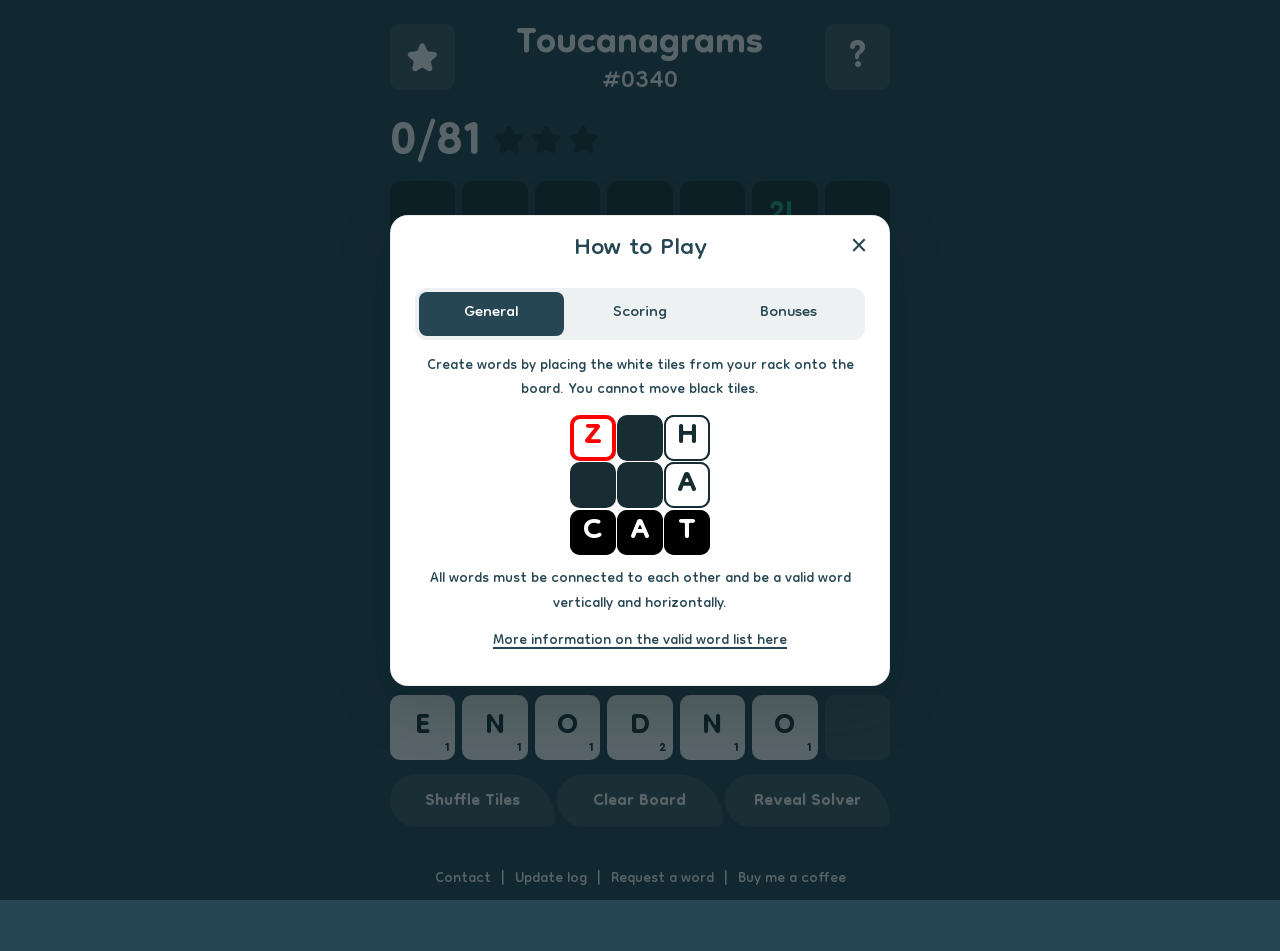
==== index.html @ eb6d0c33 "Rename browser tab to Toucanagrams" ====
<!DOCTYPE html>
<html lang="en">
<head>
    <meta charset="UTF-8">
    <meta name="viewport" content="width=device-width, initial-scale=1.0">

    <title>Toucanagrams</title>
    <link rel="icon" type="image/svg+xml" href="favicon.svg">

    <link rel="preconnect" href="https://fonts.googleapis.com">
    <link rel="preconnect" href="https://fonts.gstatic.com" crossorigin>
    <link href="https://fonts.googleapis.com/css2?family=Dongle:wght@300;400;700&display=swap" rel="stylesheet">
    <link rel="stylesheet" href="style.css">
</head>

<body>

<div id="gameLoadingScreen" class="game-loading-screen" role="status" aria-label="Loading Toucanagrams puzzle">
    <img class="game-loading-logo" src="toucan-loading.svg" alt="" width="132" height="132" fetchpriority="high">
    <span class="game-loading-accessible-text">Loading puzzle…</span>
</div>

<!-- Rules help button -->


<dialog id="rulesDialog" class="rules-dialog" aria-labelledby="rulesTitle">
    <div class="rules-dialog-header">
        <h2 id="rulesTitle">How to Play</h2>
        <button id="closeRulesButton" class="rules-close-button" type="button" aria-label="Close rules">×</button>
    </div>

    <div class="rules-content">
        <div class="rules-tabs" role="tablist" aria-label="How to Play sections">
            <button class="rules-tab is-active" id="rulesTabGeneral" type="button" role="tab" aria-selected="true" aria-controls="rulesPanelGeneral" data-rules-tab="general">General</button>
            <button class="rules-tab" id="rulesTabScoring" type="button" role="tab" aria-selected="false" aria-controls="rulesPanelScoring" data-rules-tab="scoring" tabindex="-1">Scoring</button>
            <button class="rules-tab" id="rulesTabBonuses" type="button" role="tab" aria-selected="false" aria-controls="rulesPanelBonuses" data-rules-tab="bonuses" tabindex="-1">Bonuses</button>
        </div>

        <section class="rules-tab-panel is-active" id="rulesPanelGeneral" role="tabpanel" aria-labelledby="rulesTabGeneral" data-rules-panel="general">
            <p class="how-to-play-intro">Create words by placing the white tiles from your rack onto the board. You cannot move black tiles.</p>
            <div class="how-to-play-example" role="img" aria-label="A 3 by 3 game board. A white Z tile with red text and a red outline is in the top-left cell. A white H tile is in the top-right cell and a white A tile is directly below it. Black tiles C, A and T fill the bottom row.">
                <div class="how-to-play-example-cell">
                    <div class="board-tile player-invalid"><span class="tile-letter">Z</span><span class="tile-value">10</span></div>
                </div>
                <div class="how-to-play-example-cell"></div>
                <div class="how-to-play-example-cell">
                    <div class="rack-tile how-to-play-example-white-tile"><span class="tile-letter">H</span><span class="tile-value">4</span></div>
                </div>
                <div class="how-to-play-example-cell"></div>
                <div class="how-to-play-example-cell"></div>
                <div class="how-to-play-example-cell">
                    <div class="rack-tile how-to-play-example-white-tile"><span class="tile-letter">A</span><span class="tile-value">1</span></div>
                </div>
                <div class="how-to-play-example-cell">
                    <div class="board-tile original-tile"><span class="tile-letter">C</span><span class="tile-value">3</span></div>
                </div>
                <div class="how-to-play-example-cell">
                    <div class="board-tile original-tile"><span class="tile-letter">A</span><span class="tile-value">1</span></div>
                </div>
                <div class="how-to-play-example-cell">
                    <div class="board-tile original-tile"><span class="tile-letter">T</span><span class="tile-value">1</span></div>
                </div>
            </div>
            <p class="how-to-play-word-rules">All words must be connected to each other and be a valid word vertically and horizontally.</p>
            <p class="how-to-play-dictionary-note"><button id="openWordListButton" class="word-list-link" type="button">More information on the valid word list here</button></p>
        </section>

        <section class="rules-tab-panel" id="rulesPanelScoring" role="tabpanel" aria-labelledby="rulesTabScoring" data-rules-panel="scoring" hidden>
            <p class="how-to-play-word-rules">Words are scored using the tile value in the bottom right corner of each tile.</p>
            <div class="rack-tile how-to-play-scoring-tile" role="img" aria-label="Q tile worth 10 points"><span class="tile-letter">Q</span><span class="tile-value">10</span></div>
            <p class="how-to-play-word-rules">Every day the word-brained solver bot will complete the puzzle to give you a target score.</p>
            <div class="how-to-play-score-example" role="img" aria-label="Example score showing 98 out of 105 points and three stars, with two stars earned and one unearned.">
                <span class="how-to-play-score-number">98/105</span>
                <span class="achievement-stars" aria-hidden="true">
                    <span class="achievement-star earned"><svg viewBox="0 0 100 100" aria-hidden="true" focusable="false"><path d="M57.23,14.5l5.87,13.97c1.13,2.69,3.67,4.54,6.58,4.78l15.1,1.26c6.93.58,9.73,9.21,4.47,13.75l-11.48,9.9c-2.21,1.91-3.18,4.89-2.51,7.73l3.47,14.75c1.59,6.77-5.76,12.1-11.7,8.5l-12.96-7.86c-2.5-1.52-5.63-1.52-8.13,0l-12.96,7.86c-5.94,3.6-13.29-1.73-11.7-8.5l3.47-14.75c.67-2.84-.3-5.83-2.51-7.73l-11.48-9.9c-5.26-4.54-2.46-13.17,4.47-13.75l15.1-1.26c2.91-.24,5.45-2.08,6.58-4.78l5.87-13.97c2.69-6.41,11.77-6.41,14.46,0Z"/></svg></span>
                    <span class="achievement-star earned"><svg viewBox="0 0 100 100" aria-hidden="true" focusable="false"><path d="M57.23,14.5l5.87,13.97c1.13,2.69,3.67,4.54,6.58,4.78l15.1,1.26c6.93.58,9.73,9.21,4.47,13.75l-11.48,9.9c-2.21,1.91-3.18,4.89-2.51,7.73l3.47,14.75c1.59,6.77-5.76,12.1-11.7,8.5l-12.96-7.86c-2.5-1.52-5.63-1.52-8.13,0l-12.96,7.86c-5.94,3.6-13.29-1.73-11.7-8.5l3.47-14.75c.67-2.84-.3-5.83-2.51-7.73l-11.48-9.9c-5.26-4.54-2.46-13.17,4.47-13.75l15.1-1.26c2.91-.24,5.45-2.08,6.58-4.78l5.87-13.97c2.69-6.41,11.77-6.41,14.46,0Z"/></svg></span>
                    <span class="achievement-star"><svg viewBox="0 0 100 100" aria-hidden="true" focusable="false"><defs><filter id="howToPlayUnearnedStarInsetBevel" x="-10%" y="-10%" width="120%" height="120%" color-interpolation-filters="sRGB"><feGaussianBlur in="SourceAlpha" stdDeviation="3" result="blur"/><feOffset in="blur" dx="3" dy="3" result="offsetBlur"/><feComposite in="offsetBlur" in2="SourceAlpha" operator="in" result="darkInside"/><feFlood flood-color="#000000" flood-opacity="0.38" result="darkColor"/><feComposite in="darkColor" in2="darkInside" operator="in" result="darkShadow"/><feOffset in="blur" dx="-2" dy="-2" result="lightOffset"/><feComposite in="lightOffset" in2="SourceAlpha" operator="in" result="lightInside"/><feFlood flood-color="#ffffff" flood-opacity="0.22" result="lightColor"/><feComposite in="lightColor" in2="lightInside" operator="in" result="lightShadow"/><feMerge><feMergeNode in="darkShadow"/><feMergeNode in="lightShadow"/><feMergeNode in="SourceGraphic"/></feMerge></filter></defs><path d="M57.23,14.5l5.87,13.97c1.13,2.69,3.67,4.54,6.58,4.78l15.1,1.26c6.93.58,9.73,9.21,4.47,13.75l-11.48,9.9c-2.21,1.91-3.18,4.89-2.51,7.73l3.47,14.75c1.59,6.77-5.76,12.1-11.7,8.5l-12.96-7.86c-2.5-1.52-5.63-1.52-8.13,0l-12.96,7.86c-5.94,3.6-13.29-1.73-11.7-8.5l3.47-14.75c.67-2.84-.3-5.83-2.51-7.73l-11.48-9.9c-5.26-4.54-2.46-13.17,4.47-13.75l15.1-1.26c2.91-.24,5.45-2.08,6.58-4.78l5.87-13.97c2.69-6.41,11.77-6.41,14.46,0Z" fill="#172c33" filter="url(#howToPlayUnearnedStarInsetBevel)"/></svg></span>
                </span>
            </div>
            <p class="how-to-play-score-note">The solver score isn't perfect. It can be beaten.</p>
        </section>

        <section class="rules-tab-panel" id="rulesPanelBonuses" role="tabpanel" aria-labelledby="rulesTabBonuses" data-rules-panel="bonuses" hidden>
            <p class="how-to-play-bonuses-copy">Letters placed on bonus tiles increase the score of either the individual tile value (2L, 3L) or the whole word (2W, 3W).</p>
            <p class="how-to-play-bonuses-copy how-to-play-bonuses-after">A bonus tile can be used on multiple words.</p>
            <div class="how-to-play-bonus-tiles" role="img" aria-label="Four bonus tiles: double letter, triple letter, double word and triple word.">
                <div class="how-to-play-bonus-tile how-to-play-double-letter"><span class="tile-letter">2L</span></div>
                <div class="how-to-play-bonus-tile how-to-play-triple-letter"><span class="tile-letter">3L</span></div>
                <div class="how-to-play-bonus-tile how-to-play-double-word"><span class="tile-letter">2W</span></div>
                <div class="how-to-play-bonus-tile how-to-play-triple-word"><span class="tile-letter">3W</span></div>
            </div>
            <p class="how-to-play-bonuses-copy how-to-play-bonus-all-tiles-copy">Using all your tiles awards you +50.<br>Using all your tiles on a single word awards you +100.</p>
            <div class="how-to-play-bonus-pills" aria-label="Tile-use bonuses">
                <div class="how-to-play-bonus-pill"><span class="how-to-play-bonus-pill-label">ALL TILE BONUS</span><span class="how-to-play-bonus-pill-score">+50</span></div>
                <div class="how-to-play-bonus-pill"><span class="how-to-play-bonus-pill-label">BINGO!</span><span class="how-to-play-bonus-pill-score">+100</span></div>
            </div>
        </section>

    </div>
</dialog>

<dialog id="wordListDialog" class="rules-dialog word-list-dialog" aria-labelledby="wordListTitle">
    <div class="rules-dialog-header">
        <h2 id="wordListTitle">Word List</h2>
        <button id="closeWordListButton" class="rules-close-button" type="button" aria-label="Close word list information">×</button>
    </div>
    <div class="rules-content word-list-content">
        <p>The word list is made up of a combination of the ENABLE 2K Word List, the most common words for reading levels A0–C2 as listed on Lingvoberry, and a few &quot;gotcha&quot; words (QADI, ZA, QAT, etc.).</p>
        <p>If you want to suggest an addition to the word list you can fill out the request form <a href="https://forms.gle/GMUZ6BunqFaZtzSq7" target="_blank" rel="noopener noreferrer">here</a>.</p>
        <p class="word-list-attribution">ENABLE 2K Word List compiled by BartMassey and created by Alan Beale and Mendel Cooper <a href="https://github.com/BartMassey/wordlists/blob/main/README-enable2k.txt" target="_blank" rel="noopener noreferrer">https://github.com/BartMassey/wordlists/blob/main/README-enable2k.txt</a></p>
        <p class="word-list-attribution">English A0-C2 word lists by Lingvoberry (<a href="https://lingvoberry.com/wordlist/en/a0" target="_blank" rel="noopener noreferrer">https://lingvoberry.com/wordlist/en/a0</a>) — CC BY-SA 4.0, <a href="https://creativecommons.org/licenses/by-sa/4.0" target="_blank" rel="noopener noreferrer">creativecommons.org/licenses/by-sa/4.0</a></p>
    </div>
</dialog>

<dialog id="shareResultsDialog" class="share-results-dialog" aria-labelledby="shareResultsTitle">
    <div class="share-results-header">
        <button id="closeShareResultsButton" class="rules-close-button" type="button" aria-label="Close results">×</button>
        <h2 id="shareResultsTitle">Nice!</h2>
    </div>
    <div class="share-results-achievements">
        <p id="shareResultsSummary" class="share-results-score">0/—</p>
        <p id="shareResultsStars" class="share-results-stars" aria-label="0 stars earned"></p>
        <p id="shareResultsCrown" class="share-results-crown" hidden aria-label="Crown awarded"><img src="crown.svg" alt="" aria-hidden="true"></p>
    </div>
    <div class="share-results-content">
        <p id="shareResultsSubtitle" class="share-results-subtitle">Sharing copy goes in this spots when I write it</p>
        <button id="copyShareResultsButton" class="copy-share-results-button" type="button">Share</button>
        <button id="continuePlayingButton" class="continue-playing-button" type="button">Continue Playing</button>
        <p id="shareResultsStatus" class="share-results-status" role="status" aria-live="polite"></p>
    </div>
</dialog>

<!-- =========================================
     PUZZLE GENERATOR PANEL
========================================= 

<aside id="generatorPanel">

    <h2>Puzzle Generator</h2>

    <p class="panel-description">
        Change these values and generate a new puzzle to test different configurations.
    </p>

    <div class="setting">

        <label for="gridSizeInput">
            Grid Size
        </label>

        <input
            id="gridSizeInput"
            type="number"
            min="5"
            max="12"
            value="7"
        >

        <span class="setting-help">
            5–12
        </span>

    </div>


    <div class="setting">

        <label for="wordCountInput">
            Number of Words
        </label>

        <input
            id="wordCountInput"
            type="number"
            min="1"
            max="8"
            value="4"
        >

        <span class="setting-help">
            Total puzzle words
        </span>

    </div>


    <div class="setting">

        <label for="initialWordLengthInput">
            Initial Word Length
        </label>

        <input
            id="initialWordLengthInput"
            type="number"
            min="3"
            max="8"
            value="6"
        >

        <span class="setting-help">
            Exact length
        </span>

    </div>


    <div
        id="generatorMessage"
        class="generator-message"
    ></div>


    <button
        id="generateButton"
        type="button"
    >
        New Puzzle
    </button>

</aside>
-->

<!-- =========================================
     MAIN GAME
========================================= -->

<div class="container">

    <div class="controls">
        <!-- New Puzzle button is now in the side panel -->
    </div>


    <div class="board-utility-row">
        <button
            id="shareResultsButton"
            class="share-results-icon-button"
            type="button"
            aria-label="Share puzzle results"
            aria-haspopup="dialog"
            aria-controls="shareResultsDialog"
        >
            <svg viewBox="0 0 100 100" aria-hidden="true" focusable="false">
                <path d="M57.23,14.5l5.87,13.97c1.13,2.69,3.67,4.54,6.58,4.78l15.1,1.26c6.93.58,9.73,9.21,4.47,13.75l-11.48,9.9c-2.21,1.91-3.18,4.89-2.51,7.73l3.47,14.75c1.59,6.77-5.76,12.1-11.7,8.5l-12.96-7.86c-2.5-1.52-5.63-1.52-8.13,0l-12.96,7.86c-5.94,3.6-13.29-1.73-11.7-8.5l3.47-14.75c.67-2.84-.3-5.83-2.51-7.73l-11.48-9.9c-5.26-4.54-2.46-13.17,4.47-13.75l15.1-1.26c2.91-.24,5.45-2.08,6.58-4.78l5.87-13.97c2.69-6.41,11.77-6.41,14.46,0Z" fill="#ffffff"></path>
            </svg>
        </button>

        <div class="game-branding" aria-label="Toucanagrams Daily Puzzle">
            <div class="game-brand-title">Toucanagrams</div>
            <div id="dailyPuzzleNumber" class="daily-puzzle-number">Daily Puzzle #0000</div>
        </div>

        <button
            id="rulesHelpButton"
            class="rules-help-button"
            type="button"
            aria-label="Open game rules"
            aria-haspopup="dialog"
            aria-controls="rulesDialog"
        >
            <span class="rules-help-glyph">?</span>
        </button>
    </div>

    <div class="board-top-row">
        <div class="score-stack">
            <div id="scoreBox" class="score-box">
                <span id="scoreValue">0</span>
            </div>
        </div>
    </div>


    <div id="board"></div>


    <div
        id="tileMessage"
        class="tile-message"
    ></div>


    <div id="tileRack"></div>

    <section id="bestScoreBox" class="best-score-box" aria-live="polite" hidden>
        <div class="best-score-title">Full-Rack Solution</div>
        <div id="bestScoreWord" class="best-score-word">Finding best move…</div>
        <div id="bestScoreValue" class="best-score-value">—</div>
        <div id="bestScoreMessage" class="best-score-message"></div>
        <button id="revealAnswerButton" type="button" disabled>Reveal Full Answer</button>
    </section>

    <div id="rackActions" class="rack-actions">
        <button id="shuffleRackButton" type="button">Shuffle Tiles</button>
        <button id="clearBoardButton" type="button">Clear Board</button>
        <button id="revealPuzzleButton" type="button" class="reveal-answer-button">
            Reveal Solver
        </button>
        <div id="playedWordsSummary" class="played-words-summary">
            <div id="wordList"></div>
            <span id="scoreBonus" class="score-bonus"></span>
        </div>
    </div>

</div>



<footer class="site-footer">
    <nav class="site-footer-links" aria-label="Site links">
        <a href="https://linktr.ee/toucanagrams" target="_blank" rel="noopener noreferrer">Contact</a>
        <span aria-hidden="true">|</span>
        <a href="update-log.html">Update log</a>
        <span aria-hidden="true">|</span>
        <a href="https://forms.gle/DR95wANCNnpHqrRA9" target="_blank" rel="noopener noreferrer">Request a word</a>
        <span aria-hidden="true">|</span>
        <a href="https://ko-fi.com/redfiveza" target="_blank" rel="noopener noreferrer">Buy me a coffee</a>
    </nav>
</footer>

<script>
    // Pre-generation mode is enabled only by the local/CI generator.
    // Normal players simply load the ready-made daily puzzle.
    if (typeof window.__SCRABBLE_PREGENERATE__ === "undefined") {
        window.__SCRABBLE_PREGENERATE__ = false;
    }
</script>
<script src="script.js"></script>

</body>
</html>
---- style.css ----
/* Toucanagrams — clean, flat stylesheet
   The game logic remains in script.js. This file controls presentation only. */

:root {
    --page: #264653;
    --cell: #172c33;
    --rack-slot: #3c5965;
    --white: #ffffff;
    --ink: #172c33;
    --gap: 7px;
    --board-size: 500px;
    --round: 10px;
    --font: 'Dongle', sans-serif;
}

*,
*::before,
*::after {
    box-sizing: border-box;
}

html {
    min-height: 100%;
    background: var(--page);
}

body {
    min-height: 100vh;
    margin: 0;
    padding: 18px 16px 28px;
    background: var(--page);
    color: var(--white);
    font-family: var(--font);
    font-size: 24px;
    line-height: 1;
}

button,
input {
    font: inherit;
}

button {
    -webkit-tap-highlight-color: transparent;
}

button:focus-visible {
    outline: 2px solid #ffffff;
    outline-offset: 3px;
}

[hidden] {
    display: none !important;
}

.container {
    display: flex;
    flex-direction: column;
    align-items: center;
    width: 100%;
    max-width: var(--board-size);
    margin: 0 auto;
}

.controls {
    display: none;
}

/* Header: Share star | title and puzzle number | How-to-play question mark */
.board-utility-row {
    display: grid;
    grid-template-columns: repeat(7, minmax(0, 1fr));
    align-items: center;
    gap: var(--gap);
    width: 100%;
    margin: 0 auto 12px;
}

#shareResultsButton,
#rulesHelpButton {
    position: static;
    display: flex;
    align-items: center;
    justify-content: center;
    justify-self: stretch;
    align-self: center;
    width: 100%;
    min-width: 0;
    max-width: none;
    height: auto;
    min-height: 0;
    max-height: none;
    aspect-ratio: 1 / 1;
    padding: 0;
    border: 0;
    border-radius: var(--round);
    background: var(--rack-slot);
    color: var(--white);
    box-shadow: none;
    filter: none;
    cursor: pointer;
    transition: opacity 120ms ease;
}

#shareResultsButton {
    grid-column: 1;
}

#rulesHelpButton {
    grid-column: 7;
    font-family: var(--font);
    font-size: clamp(42px, 8.5vw, 58px);
    font-weight: 700;
    line-height: 0;
    padding: 0;
    display: flex;
    align-items: center;
    justify-content: center;
}

.rules-help-glyph {
    display: block;
    line-height: .85;
    transform: translateY(3px);
}

#shareResultsButton svg {
    display: block;
    width: 53%;
    height: 53%;
}

#shareResultsButton.has-share-achievement svg {
    width: calc(53% + 4.24px);
    height: calc(53% + 4.24px);
}

#shareResultsButton.has-share-achievement svg path {
    fill: #fbb03b;
}

#shareResultsButton.has-share-achievement {
    border: 4px solid #fbb03b;
    animation: share-achievement-pulse 2.4s ease-in-out infinite;
}

@keyframes share-achievement-pulse {
    0%, 100% { transform: scale(1); }
    50% { transform: scale(1.045); }
}

@media (prefers-reduced-motion: reduce) {
    #shareResultsButton.has-share-achievement {
        animation: none;
    }
}

#shareResultsButton:hover,
#rulesHelpButton:hover {
    opacity: .85;
    transform: none;
}

.game-branding {
    grid-column: 2 / 7;
    transform: translateY(5px);
    min-width: 0;
    text-align: center;
    color: var(--white);
}

.game-brand-title {
    margin: 0;
    font-size: clamp(42px, 8.5vw, 58px);
    font-weight: 700;
    line-height: .78;
    white-space: nowrap;
}

.daily-puzzle-number {
    margin-top: -4px;
    font-size: clamp(31.9px, 6.96vw, 40.6px);
    font-weight: 400;
    line-height: .9;
    white-space: nowrap;
}

/* Score and the three achievement stars */
.board-top-row {
    order: 2;
    width: 100%;
    margin: 0 auto 12px;
}

.score-stack,
.score-box {
    display: flex;
    align-items: center;
    justify-content: center;
    width: 100%;
    margin: 0;
    padding: 0;
    background: transparent;
}

.score-box {
    gap: 10px;
    flex-wrap: wrap;
}

#scoreValue {
    color: var(--white);
    font-size: clamp(35px, 7.2vw, 46px);
    font-weight: 700;
    line-height: .9;
    white-space: nowrap;
}

.achievement-stars {
    display: inline-flex;
    align-items: center;
    justify-content: center;
    gap: 5px;
    min-height: 28px;
    margin: 0;
    font-size: 32px;
    line-height: 1;
}

.achievement-star {
    display: inline-flex;
    width: .85em;
    height: .85em;
    align-items: center;
    justify-content: center;
    color: #172c33;
    opacity: 1;
}

.achievement-star svg {
    display: block;
    width: 100%;
    height: 100%;
    overflow: visible;
}

.achievement-star svg path {
    fill: currentColor;
}

.achievement-star.earned {
    color: #fbb03b;
    text-shadow: none;
}

.achievement-crown {
    display: inline-flex;
    align-items: center;
    justify-content: center;
    width: .85em;
    height: .85em;
    margin-left: 5px;
    vertical-align: baseline;
}

.achievement-crown img {
    display: block;
    width: 100%;
    height: 100%;
    object-fit: contain;
}

/* Main 7 × 7 board. Grid sizing can still be set by the generator. */
#board {
    order: 3;
    display: grid;
    grid-template-columns: repeat(7, minmax(0, 1fr));
    grid-template-rows: repeat(7, minmax(0, 1fr));
    gap: var(--gap);
    width: 100%;
    aspect-ratio: 1 / 1;
    margin: 0 auto;
    padding: 0;
    border: 0;
    border-radius: 0;
    background: transparent;
    box-shadow: none;
}

.cell {
    position: relative;
    display: flex;
    align-items: center;
    justify-content: center;
    min-width: 0;
    min-height: 0;
    overflow: hidden;
    border: 0 !important;
    border-radius: var(--round);
    outline: 0 !important;
    background: var(--cell);
    color: var(--white);
    cursor: pointer;
    user-select: none;
    box-shadow: none !important;
    filter: none !important;
    transition: background-color 100ms ease;
}

.cell::before,
.cell::after,
.cell *::before,
.cell *::after {
    content: none !important;
    display: none !important;
    box-shadow: none !important;
    filter: none !important;
}

.cell:hover {
    filter: none;
}

.cell.double-letter {
    background: var(--cell);
    color: #1aaa87;
}

.cell.triple-letter {
    background: var(--cell);
    color: #03916f;
}

.cell.double-word {
    background: var(--cell);
    color: #e0196a;
}

.cell.triple-word {
    background: var(--cell);
    color: #ff4085;
}

.bonus-badge {
    position: absolute;
    z-index: 2;
    top: 50% !important;
    left: 50% !important;
    right: auto !important;
    bottom: auto !important;
    display: block;
    transform: translate(-50%, -50%) !important;
    padding: 0 !important;
    border: 0 !important;
    border-radius: 0 !important;
    background: transparent !important;
    color: inherit;
    font-size: clamp(31px, 6.6vw, 47px);
    font-weight: 700;
    line-height: 1;
    text-box-trim: trim-both;
    text-box-edge: cap alphabetic;
    letter-spacing: 0;
    pointer-events: none;
}

.cell.has-letter .bonus-badge {
    top: 3px !important;
    left: 4px !important;
    right: auto !important;
    bottom: auto !important;
    transform: none !important;
    padding: 0 !important;
    background: transparent !important;
    color: inherit;
    font-size: clamp(9px, 1.8vw, 13px) !important;
    line-height: 1;
}

.board-tile {
    position: relative;
    z-index: 1;
    display: flex;
    align-items: center;
    justify-content: center;
    width: 100%;
    height: 100%;
    border: 0 !important;
    border-radius: var(--round);
    outline: 0 !important;
    box-shadow: none !important;
    filter: none !important;
    user-select: none;
}

.board-tile::before,
.board-tile::after {
    content: none !important;
    display: none !important;
}

.tile-letter {
    display: block;
    line-height: 1;
    text-box-trim: trim-both;
    text-box-edge: cap alphabetic;
}

.board-tile .tile-letter {
    position: relative;
    z-index: 2;
    color: inherit;
    font-size: clamp(31px, 6.6vw, 47px);
    font-weight: 700;
}

.board-tile .tile-value {
    position: absolute;
    z-index: 3;
    right: 9%;
    bottom: 6%;
    color: inherit;
    font-size: clamp(18.75px, 3.5625vw, 26.25px);
    font-weight: 700;
    line-height: .8;
}

/* Hide score values on invalid or isolated player tiles. */
.board-tile.player-invalid .tile-value,
.board-tile.player-isolated .tile-value,
.cell.player-invalid .board-tile .tile-value,
.cell.player-isolated .board-tile .tile-value {
    display: none;
}
/* Existing puzzle letters are dark tiles with white lettering. */
.board-tile.original-tile {
    background: #000000;
    color: var(--white);
}

/* Player tiles retain the previous validation and tile-colour behavior. */
.board-tile.player-valid {
    background: #fbb03b;
    color: #172c33;
}

.board-tile.player-valid.player-valid-colour-1 { background: #fca43d; }
.board-tile.player-valid.player-valid-colour-2 { background: #fc9740; }
.board-tile.player-valid.player-valid-colour-3 { background: #fd8b42; }
.board-tile.player-valid.player-valid-colour-4 { background: #fe7246; }
.board-tile.player-valid.player-valid-colour-5 { background: #fe6549; }
.board-tile.player-valid.player-valid-colour-6 { background: #ff594b; }

.board-tile.player-invalid,
.cell.player-invalid .board-tile,
.board-tile.player-isolated,
.cell.player-isolated .board-tile {
    background: var(--white);
    color: #ff0000;
}

/* Invalid and isolated player tiles have a matching red outline. */
.board-tile.player-invalid,
.board-tile.player-isolated,
.cell.player-invalid .board-tile,
.cell.player-isolated .board-tile {
    outline: 4px solid #ff0000 !important;
    outline-offset: -4px;
}

.cell.player-valid,
.cell.player-invalid,
.cell.player-isolated {
    background: var(--cell);
    border: 0 !important;
    box-shadow: none !important;
}

.board-tile.player-on-double-letter,
.board-tile.player-on-triple-letter,
.board-tile.player-on-double-word,
.board-tile.player-on-triple-word {
    background: inherit;
}

/* Invalid player tiles stay white with red lettering, including on premium cells. */
.board-tile.player-invalid.player-on-double-letter,
.board-tile.player-invalid.player-on-triple-letter,
.board-tile.player-invalid.player-on-double-word,
.board-tile.player-invalid.player-on-triple-word,
.board-tile.player-isolated.player-on-double-letter,
.board-tile.player-isolated.player-on-triple-letter,
.board-tile.player-isolated.player-on-double-word,
.board-tile.player-isolated.player-on-triple-word,
.cell.player-invalid .board-tile.player-on-double-letter,
.cell.player-invalid .board-tile.player-on-triple-letter,
.cell.player-invalid .board-tile.player-on-double-word,
.cell.player-invalid .board-tile.player-on-triple-word,
.cell.player-isolated .board-tile.player-on-double-letter,
.cell.player-isolated .board-tile.player-on-triple-letter,
.cell.player-isolated .board-tile.player-on-double-word,
.cell.player-isolated .board-tile.player-on-triple-word {
    background: var(--white);
    color: #ff0000;
}

/* Valid player tiles on premium squares use the premium colour with black lettering. */
.board-tile.player-valid.player-on-double-letter,
.cell.player-valid .board-tile.player-on-double-letter { background: #1aaa87; color: #172c33; }
.board-tile.player-valid.player-on-triple-letter,
.cell.player-valid .board-tile.player-on-triple-letter { background: #03916f; color: #172c33; }
.board-tile.player-valid.player-on-double-word,
.cell.player-valid .board-tile.player-on-double-word { background: #e0196a; color: #172c33; }
.board-tile.player-valid.player-on-triple-word,
.cell.player-valid .board-tile.player-on-triple-word { background: #ff4085; color: #172c33; }

/* Highlight the individual target cell while a tile is being placed. */
.cell.drag-over,
.cell.selected-target,
.cell.drag-over.double-letter,
.cell.drag-over.triple-letter,
.cell.drag-over.double-word,
.cell.drag-over.triple-word,
.cell.selected-target.double-letter,
.cell.selected-target.triple-letter,
.cell.selected-target.double-word,
.cell.selected-target.triple-word {
    outline: 4px solid #1aaa87 !important;
    outline-offset: -4px;
    border: 0 !important;
    box-shadow: none !important;
}

/* Rack: seven equal squares, aligned exactly to the board columns. */
#tileMessage {
    order: 4;
    width: 100%;
    min-height: 0;
    margin: 5px auto 0;
    color: var(--white);
    text-align: center;
    font-size: 19px;
    line-height: 1.05;
}

#tileMessage:empty {
    display: none;
}

#tileMessage.success {
    color: #fbb03b;
    font-weight: 700;
}

#tileMessage.error {
    color: #ffb4b4;
    font-weight: 700;
}

#tileRack {
    order: 5;
    display: grid;
    grid-template-columns: repeat(7, minmax(0, 1fr));
    align-items: stretch;
    gap: var(--gap);
    width: 100%;
    margin: 14px auto 0;
}

.rack-slot {
    position: relative;
    display: flex;
    align-items: stretch;
    justify-content: stretch;
    min-width: 0;
    aspect-ratio: 1 / 1;
    overflow: visible;
    border: 0 !important;
    border-radius: var(--round);
    background: var(--rack-slot);
    box-shadow: none !important;
}

.rack-slot::before,
.rack-slot::after {
    content: none !important;
    display: none !important;
}

.rack-tile {
    position: relative;
    display: flex;
    align-items: center;
    justify-content: center;
    width: 100%;
    height: 100%;
    min-width: 0;
    padding: 0;
    border: 0 !important;
    border-radius: var(--round);
    outline: 0 !important;
    background: var(--white);
    color: #172c33;
    box-shadow: none !important;
    filter: none !important;
    cursor: grab;
    touch-action: none;
    user-select: none;
    -webkit-user-select: none;
}

.rack-tile::before,
.rack-tile::after {
    content: none !important;
    display: none !important;
}

.rack-tile .tile-value {
    position: absolute;
    right: 9%;
    bottom: 6%;
    color: #172c33;
    font-size: clamp(18.75px, 3.5625vw, 26.25px);
    font-weight: 700;
    line-height: .8;
}

.rack-tile .tile-letter {
    color: #172c33;
    font-size: clamp(31px, 6.6vw, 47px);
    font-weight: 700;
}


/* Selected rack tiles lift slightly instead of showing a green outline. */
.rack-tile.selected {
    outline: 0 !important;
    border: 0 !important;
    transform: translateY(-5px);
    box-shadow: none !important;
}

.rack-tile.rack-tile-drag-visual {
    position: fixed !important;
    z-index: 9999;
    width: var(--drag-tile-size, 64px);
    height: var(--drag-tile-size, 64px);
    pointer-events: none;
    margin: 0;
    transform: rotate(-4deg) scale(1.05);
    transition: left 65ms ease-out, top 65ms ease-out;
    will-change: left, top;
    opacity: .98;
    cursor: grabbing;
    box-shadow: none !important;
}

.rack-tile.rack-tile-drag-visual .tile-value {
    display: none !important;
}

.rack-tile.rack-tile-drag-source {
    visibility: hidden;
}

/* Lift the rack tile being targeted for a swap. */
.rack-tile.rack-reorder-target {
    outline: 0 !important;
    transform: translateY(-5px);
    box-shadow: none !important;
    transition: transform 120ms ease-out;
}

/* Empty rack slots use the same green selection outline as board cells. */
.rack-slot.drag-over {
    outline: 4px solid #1aaa87 !important;
    outline-offset: -4px;
}

/* Three primary controls, followed by the scoring-word tags and Next Puzzle. */
.rack-actions {
    order: 6;
    display: grid;
    grid-template-columns: repeat(3, minmax(0, 1fr));
    align-items: stretch;
    gap: 2px;
    width: 100%;
    margin: 9px auto 0;
    padding: 0;
}

.rack-actions > button {
    display: flex;
    align-items: center;
    justify-content: center;
    min-width: 0;
    min-height: 63px;
    margin: 0;
    padding: 12px 8px 8px;
    border: 0;
    border-radius: 0;
    background: var(--rack-slot);
    color: var(--white);
    box-shadow: none;
    font-size: clamp(19px, 3.9vw, 25px);
    font-weight: 700;
    line-height: 1;
    text-box-trim: trim-both;
    text-box-edge: cap alphabetic;
    text-align: center;
    cursor: pointer;
    -webkit-mask-image: url("/button-shape.svg");
    -webkit-mask-repeat: no-repeat;
    -webkit-mask-position: center;
    -webkit-mask-size: 100% 100%;
    mask-image: url("/button-shape.svg");
    mask-repeat: no-repeat;
    mask-position: center;
    mask-size: 100% 100%;
    transition: background-color 120ms ease, color 120ms ease;
}

.rack-actions > button:active:not(:disabled) {
    background: var(--rack-slot);
    color: var(--white);
}

.rack-actions > button:disabled {
    opacity: .45;
    cursor: not-allowed;
}

#shuffleRackButton { grid-column: 1; }
#clearBoardButton { grid-column: 2; }
#revealPuzzleButton { grid-column: 3; }

.played-words-summary {
    grid-column: 1 / -1;
    display: flex;
    flex-direction: column;
    align-items: center;
    gap: 7px;
    width: 100%;
    margin: 1px auto 0;
}

#wordList {
    display: flex;
    flex-wrap: wrap;
    align-items: center;
    justify-content: center;
    gap: 7px;
    width: 100%;
    margin: 0;
}

.word-pill {
    display: inline-flex;
    align-items: center;
    justify-content: center;
    gap: 7px;
    padding: 10px 13px;
    border: 0;
    border-radius: 999px;
    background: var(--white);
    color: var(--page);
    box-shadow: none;
    font-size: 23px;
}

.word-pill-word {
    color: var(--page);
    font-weight: 700;
    line-height: 1;
    text-box-trim: trim-both;
    text-box-edge: cap alphabetic;
}

.word-pill-score {
    color: #54717a;
    font-size: .88em;
    font-weight: 700;
    text-box-trim: trim-both;
    text-box-edge: cap alphabetic;
}

.score-bonus:empty {
    display: none;
}

.score-bonus {
    display: inline-flex;
    flex-wrap: nowrap;
    align-items: center;
    justify-content: center;
    gap: 7px;
    padding: 10px 13px;
    border: 0;
    border-radius: 999px;
    background: var(--white);
    color: var(--page);
    box-shadow: none;
    font-size: 23px;
    font-weight: 700;
    text-align: center;
}

.score-bonus-label {
    color: var(--page);
    font-weight: 700;
    line-height: 1;
    text-box-trim: trim-both;
    text-box-edge: cap alphabetic;
}

#nextPuzzleButton {
    grid-column: 1 / -1;
    justify-self: center;
    width: min(100%, 260px);
    min-height: 44px;
    margin-top: 2px;
    border: 0;
    background: #264653;
    color: #264653;
}

#nextPuzzleButton:hover:not(:disabled),
#nextPuzzleButton:active:not(:disabled) {
    background: #fbb03b;
    color: var(--page);
}

#nextPuzzleButton:disabled {
    display: none;
}

/* Optional solver panel remains available with the same game behavior. */
.best-score-box {
    order: 7;
    width: 100%;
    margin: 18px auto 0;
    padding: 12px;
    border: 0;
    border-radius: var(--round);
    background: var(--rack-slot);
    color: var(--white);
    text-align: center;
    box-shadow: none;
}

.best-score-title,
.best-score-message {
    color: var(--white);
}

.best-score-title {
    font-size: 22px;
    font-weight: 700;
}

.best-score-word {
    margin-top: 4px;
    font-size: 30px;
    font-weight: 700;
}

.best-score-value {
    margin-top: 3px;
    font-size: 23px;
}

.best-score-message {
    margin: 7px 0 12px;
    font-size: 19px;
    line-height: 1.1;
}

#revealAnswerButton {
    border: 1px solid var(--white);
    border-radius: 999px;
    padding: 5px 16px;
    background: transparent;
    color: var(--white);
    box-shadow: none;
    cursor: pointer;
}

/* Dialogs keep their existing IDs and JavaScript behavior. */
dialog {
    color: #264653;
    font-family: var(--font);
}

.rules-dialog,
.share-results-dialog {
    width: min(500px, calc(100% - 28px));
    max-width: 500px;
    height: var(--standard-popup-height, auto);
    max-height: 85vh;
    padding: 0;
    overflow: auto;
    border: 0;
    border-radius: 14px;
    background: #ffffff;
    color: #264653;
    box-shadow: none;
}

/* Share and Word List dialogs size to their own content, unlike How to Play. */
.share-results-dialog,
.word-list-dialog {
    height: max-content;
    min-height: 0;
}

dialog::backdrop {
    background: rgba(10, 27, 32, .72);
}

.rules-dialog-header,
.share-results-header {
    position: relative;
    display: flex;
    align-items: center;
    justify-content: center;
    min-height: 58px;
    padding: 13px 44px 8px;
    border: 0;
    text-align: center;
}

.rules-dialog-header h2,
.share-results-header h2 {
    margin: 0;
    font-size: 38px;
    font-weight: 400;
    line-height: .9;
}

.rules-close-button {
    position: absolute;
    top: 10px;
    right: 12px;
    display: flex;
    align-items: center;
    justify-content: center;
    width: 30px;
    height: 30px;
    padding: 0;
    border: 0;
    background: transparent;
    color: #264653;
    font-family: Arial, sans-serif;
    font-size: 28px;
    line-height: 1;
    cursor: pointer;
}

.rules-content,
.share-results-content {
    padding: 8px 24px 18px;
    text-align: center;
}

.rules-tabs {
    display: flex;
    width: 100%;
    margin: 0 0 12px;
    border: 1px solid #264653;
    background: #edf1f2;
}

.rules-tab {
    flex: 1 1 0;
    min-width: 0;
    min-height: 46px;
    padding: 7px 8px 8px;
    border: 0;
    border-right: 1px solid #264653;
    border-radius: 0;
    background: transparent;
    color: #264653;
    font-size: 25px;
    line-height: .9;
    cursor: pointer;
}

.rules-tab:last-child {
    border-right: 0;
}

.rules-tab.is-active {
    background: #264653;
    color: #ffffff;
}

.rules-tab-panel p,
.word-list-content p {
    margin: 8px 0 12px;
    font-size: 22px;
    line-height: 1.05;
}

/* Subtle pulse draws attention to the Q tile's score in the Scoring tab. */
#rulesPanelScoring .how-to-play-scoring-tile .tile-value {
    color: #ff0000;
    animation: scoring-value-pulse 1.8s ease-in-out infinite;
    transform-origin: bottom right;
}

@keyframes scoring-value-pulse {
    0%, 100% { opacity: 1; transform: scale(1); }
    50% { opacity: 0.78; transform: scale(1.08); }
}

@media (prefers-reduced-motion: reduce) {
    #rulesPanelScoring .how-to-play-scoring-tile .tile-value {
        animation: none;
    }
}

.how-to-play-scoring-tile {
    width: 73.33px;
    height: 73.33px;
    border: 2px solid #264653 !important;
    margin: 8px auto 12px;
    cursor: default;
    touch-action: auto;
}

/* Hide score values only in the General tab's example board. */
#rulesPanelGeneral .how-to-play-example .tile-value {
    display: none;
}

.how-to-play-example {
    display: grid;
    grid-template-columns: repeat(3, minmax(0, 1fr));
    gap: 1.5625px;
    width: min(140.625px, 100%);
    margin: 6px auto 12px;
    padding: 0;
    background: transparent;
    box-shadow: none;
}

.how-to-play-example-cell {
    display: flex;
    align-items: center;
    justify-content: center;
    aspect-ratio: 1 / 1;
    min-width: 0;
    border: 0;
    border-radius: var(--round);
    background: var(--cell);
    box-shadow: none;
}

/* The rack tiles in the example are for display, not dragging. */
.how-to-play-example .rack-tile {
    cursor: default;
    touch-action: auto;
}

.how-to-play-example .how-to-play-example-white-tile {
    border: 2px solid #172c33 !important;
}




.how-to-play-bonus-all-tiles-copy {
    margin-top: 16px;
}

.how-to-play-bonus-pills {
    display: flex;
    flex-wrap: wrap;
    align-items: center;
    justify-content: center;
    gap: 7px;
    margin: 12px auto 0;
}

.how-to-play-bonus-pill {
    display: inline-flex;
    flex-wrap: nowrap;
    align-items: center;
    justify-content: center;
    gap: 9.45px;
    padding: 13.5px 17.55px;
    border-radius: 999px;
    background: #172c33;
    color: var(--white);
    font-size: 31.05px;
    font-weight: 700;
    text-align: center;
}

.how-to-play-bonus-pill-label,
.how-to-play-bonus-pill-score {
    line-height: 1;
    text-box-trim: trim-both;
    text-box-edge: cap alphabetic;
}

.how-to-play-bonus-pill-score {
    font-size: .88em;
}

.how-to-play-bonus-tiles {
    display: flex;
    justify-content: center;
    gap: 8px;
    margin: 12px auto;
}

.how-to-play-bonus-tile {
    display: flex;
    align-items: center;
    justify-content: center;
    width: 73.33px;
    height: 73.33px;
    flex: 0 0 73.33px;
    aspect-ratio: 1 / 1;
    border: 0;
    border-radius: var(--round);
    background: var(--cell);
    font-size: clamp(31px, 6.6vw, 47px);
    font-weight: 700;
    box-shadow: none;
}

.how-to-play-double-letter { color: #1aaa87; }
.how-to-play-triple-letter { color: #03916f; }
.how-to-play-double-word { color: #e0196a; }
.how-to-play-triple-word { color: #ff4085; }

.how-to-play-score-example {
    display: flex;
    align-items: baseline;
    justify-content: center;
    gap: 8px;
    width: max-content;
    max-width: 100%;
    margin: 12px auto;
    box-shadow: none;
    transform: scale(1.2);
    transform-origin: center;
}

.how-to-play-score-number {
    color: #264653;
    font-size: clamp(46.8px, 9.6vw, 62.4px);
    font-weight: 700;
    line-height: .9;
    white-space: nowrap;
    transform: translateY(2px);
}

.how-to-play-score-example .achievement-stars {
    justify-content: center;
    align-items: baseline;
    gap: 3px;
    min-height: 0;
    margin: 0;
    font-size: 33.048px;
    line-height: 1;
    white-space: nowrap;
    transform: translateY(calc(0.08em + 2px));
}

.how-to-play-score-example .achievement-star {
    width: .85em;
    height: .85em;
}

.word-list-link {
    display: inline;
    margin: 0;
    padding: 0;
    border: 0;
    background: transparent;
    color: inherit;
    font: inherit;
    text-decoration: underline;
    text-underline-offset: 3px;
    cursor: pointer;
}

.word-list-attribution {
    color: #777;
    font-size: 18px !important;
    line-height: 1.05 !important;
    overflow-wrap: anywhere;
}

.word-list-attribution a,
.word-list-content a {
    color: #526d76;
}

.share-results-achievements {
    display: flex;
    align-items: baseline;
    justify-content: center;
    gap: 8px;
    padding: 0 18px;
    text-align: center;
}

.share-results-score {
    margin: 0;
    font-size: clamp(46.8px, 9.6vw, 62.4px);
    font-weight: 700;
    line-height: .9;
    white-space: nowrap;
}

.share-results-stars {
    display: inline-flex;
    align-items: baseline;
    justify-content: center;
    gap: 3px;
    margin: 0;
    font-size: 33.048px;
    line-height: 1;
    white-space: nowrap;
}

.share-results-stars .achievement-star {
    display: inline-flex;
    width: .85em;
    height: .85em;
    align-items: center;
    justify-content: center;
    color: #172c33;
}

.share-results-stars .achievement-star.earned {
    color: #fbb03b;
}

.share-results-stars svg {
    display: block;
    width: 100%;
    height: 100%;
    overflow: visible;
}

.share-results-crown {
    display: inline-flex;
    font-size: 33.048px;
    align-items: center;
    justify-content: center;
    width: .85em;
    height: .85em;
    margin: 0;
    vertical-align: baseline;
}

.share-results-crown img {
    display: block;
    width: 100%;
    height: 100%;
    object-fit: contain;
}

@media (max-width: 600px) {
    .share-results-score {
        font-size: clamp(42px, 10.8vw, 52.8px);
    }

    .share-results-stars {
        font-size: 28.458px;
    }

    .share-results-crown {
        font-size: 28.458px;
    }

    .share-results-stars,
    .share-results-crown {
        position: relative;
        top: 3px;
    }
}

.share-results-subtitle {
    margin: 8px 0 14px;
    font-size: 23px;
    line-height: 1.05;
}

.copy-share-results-button,
.continue-playing-button {
    display: block;
    width: 100%;
    margin: 8px 0 0;
    padding: 6px 16px 7px;
    border: 1px solid #264653;
    border-radius: 999px;
    background: #264653;
    color: #ffffff;
    font-size: 23px;
    line-height: .9;
    cursor: pointer;
}

.continue-playing-button {
    background: #ffffff;
    color: #264653;
}

.share-results-status {
    margin: 7px 0 0;
    font-size: 18px;
}

/* Keep the development generator panel hidden from players. */
#generatorPanel {
    display: none !important;
}

#generatorPanel h2 {
    margin: 0 0 6px;
    font-size: 25px;
    line-height: .9;
}

.panel-description {
    margin: 0 0 12px;
    font-size: 18px;
    line-height: 1.05;
}

.setting {
    margin-bottom: 10px;
}

.setting label {
    display: block;
    margin-bottom: 4px;
    font-size: 19px;
    font-weight: 700;
}

.setting input {
    width: 100%;
    padding: 5px 8px;
    border: 1px solid #b7c4c8;
    border-radius: 6px;
    background: #ffffff;
    color: #264653;
    font-family: var(--font);
    font-size: 20px;
}

.setting-help,
.generator-message {
    display: block;
    margin-top: 3px;
    font-size: 16px;
    line-height: 1;
}

#generatorPanel #generateButton {
    width: 100%;
    padding: 5px 12px;
    border: 0;
    border-radius: 999px;
    background: #264653;
    color: #ffffff;
    font-size: 20px;
    cursor: pointer;
}

@media (min-width: 601px) {
    .board-tile .tile-value {
        font-size: clamp(14.0625px, 2.671875vw, 19.6875px);
    }

    .rack-tile .tile-value {
        font-size: clamp(14.0625px, 2.671875vw, 19.6875px);
    }
}

@media (max-width: 1100px) {
    #generatorPanel {
        position: static;
        width: min(100%, 500px);
        margin: 0 auto 14px;
    }
}

@media (max-width: 600px) {
    :root {
        --gap: 4px;
        --round: 7px;
    }

    body {
        padding: 12px 10px 22px;
    }

    .board-utility-row {
        margin-bottom: 10px;
    }

    .game-brand-title {
        font-size: clamp(38px, 10vw, 48px);
    }

    .daily-puzzle-number {
        margin-top: -4px;
        font-size: 30.45px;
    }

    .board-top-row {
        margin-bottom: 10px;
    }

    .score-box {
        gap: 8px;
    }

    .achievement-stars {
        gap: 3px;
        font-size: 29px;
    }

    #tileRack {
        margin-top: 10px;
    }

    .rack-actions {
        gap: 2px;
        margin-top: 5px;
    }

    .rack-actions > button {
        min-height: 57px;
        padding: 11px 4px 7px;
        font-size: clamp(17px, 4.6vw, 21px);
    }

    .word-pill {
        padding: 10px 10px;
        font-size: 21px;
    }

    .how-to-play-bonus-pill {
        gap: 7.0875px;
        padding: 10.125px 13.1625px;
        font-size: 23.2875px;
    }

    .how-to-play-example {
        width: min(112.5px, 100%);
    }

    .rules-dialog,
    .share-results-dialog {
        width: calc(100% - 24px);
        max-height: 88vh;
    }

    .rules-dialog-header,
    .share-results-header {
        min-height: 52px;
        padding-top: 12px;
    }

    .rules-dialog-header h2,
    .share-results-header h2 {
        font-size: 34px;
    }

    .rules-content,
    .share-results-content {
        padding: 7px 16px 15px;
    }

    .rules-tab-panel p,
    .word-list-content p {
        font-size: 20px;
    }

    .rules-tabs {
        margin-bottom: 10px;
    }

    .rules-tab {
        min-height: 42px;
        padding: 6px 4px 7px;
        font-size: 22px;
    }

    .how-to-play-score-number {
        font-size: clamp(42px, 10.8vw, 52.8px);
    }

    .how-to-play-score-example .achievement-stars {
        font-size: 28.458px;
    }

    .rules-close-button {
        top: 8px;
        right: 8px;
    }
}

@media (prefers-reduced-motion: reduce) {
    *,
    *::before,
    *::after {
        transition: none !important;
        animation: none !important;
    }
}



/* Ensure the Next Puzzle button text uses the requested teal colour. */
#nextPuzzleButton,
#nextPuzzleButton:hover:not(:disabled),
#nextPuzzleButton:active:not(:disabled) {
    color: #264653;
}

/* Align the score and achievement stars over the centre of board column one. */
.board-top-row {
    display: block;
    width: 100%;
    margin: 5px auto 12px;
}

.score-stack {
    display: block;
    width: calc((100% - 6 * var(--gap)) / 7);
    margin: 0;
}

#scoreBox.score-box {
    display: flex;
    flex-direction: row;
    align-items: baseline;
    justify-content: flex-start;
    gap: 8px;
    width: max-content;
    max-width: none;
    position: relative;
    left: 0;
    transform: scale(1.2);
    transform-origin: left center;
    margin: 0;
    padding: 0;
}

#scoreValue {
    font-size: clamp(46.8px, 9.6vw, 62.4px);
    line-height: .9;
    transform: translateY(2px);
}

#scoreBox .achievement-stars {
    justify-content: center;
    align-items: baseline;
    gap: 3px;
    margin: 0;
    font-size: 33.048px;
    line-height: 1;
    white-space: nowrap;
    transform: translateY(calc(0.08em + 2px));
}

@media (max-width: 600px) {
    #scoreValue {
        font-size: clamp(42px, 10.8vw, 52.8px);
    }

    #scoreBox .achievement-stars {
        font-size: 28.458px;
    }
}


/* Shared popup polish: consistent surfaces, spacing, and responsive scrolling. */
.rules-dialog,
.share-results-dialog {
    width: min(500px, calc(100vw - 32px));
    max-width: 500px;
    max-height: min(85dvh, 760px);
    overflow-x: hidden;
    overflow-y: auto;
    overscroll-behavior: contain;
    border: 1px solid rgba(38, 70, 83, .10);
    border-radius: 18px;
    background: #ffffff;
    box-shadow: 0 18px 54px rgba(10, 27, 32, .22);
    scrollbar-gutter: stable;
    opacity: 0;
    transform: translateY(7px) scale(.985);
    transition: opacity 160ms ease, transform 160ms ease, overlay 160ms allow-discrete, display 160ms allow-discrete;
    transition-behavior: allow-discrete;
}

.rules-dialog[open],
.share-results-dialog[open] {
    opacity: 1;
    transform: translateY(0) scale(1);
}

@starting-style {
    .rules-dialog[open],
    .share-results-dialog[open] {
        opacity: 0;
        transform: translateY(7px) scale(.985);
    }
}

dialog::backdrop {
    background: rgba(10, 27, 32, .68);
    transition: background-color 160ms ease, overlay 160ms allow-discrete, display 160ms allow-discrete;
    transition-behavior: allow-discrete;
}

@starting-style {
    dialog[open]::backdrop {
        background: rgba(10, 27, 32, 0);
    }
}

.rules-dialog-header,
.share-results-header {
    min-height: 64px;
    padding: 14px 54px 9px;
}

.rules-dialog-header h2,
.share-results-header h2 {
    line-height: .98;
    text-wrap: balance;
}

.rules-close-button {
    top: 10px;
    right: 10px;
    width: 40px;
    height: 40px;
    border-radius: 50%;
    font-size: 29px;
    transition: background-color 120ms ease, transform 120ms ease;
}

.rules-close-button:hover {
    background: #edf1f2;
}

.rules-close-button:active {
    transform: scale(.94);
}

.rules-content,
.share-results-content {
    padding: 8px 24px 20px;
}

.rules-tabs {
    gap: 4px;
    padding: 4px;
    margin-bottom: 14px;
    border: 0;
    border-radius: 12px;
    background: #edf1f2;
}

.rules-tab {
    min-height: 44px;
    padding: 8px 10px;
    border: 0;
    border-radius: 8px;
    font-size: 24px;
    transition: background-color 120ms ease, color 120ms ease;
}

.rules-tab.is-active {
    border-radius: 8px;
}

.rules-tab:focus-visible,
.copy-share-results-button:focus-visible,
.continue-playing-button:focus-visible {
    outline-color: #1aaa87;
    outline-offset: 2px;
}

.rules-tab-panel p,
.word-list-content p {
    overflow-wrap: anywhere;
    line-height: 1.12;
}

.copy-share-results-button,
.continue-playing-button {
    min-height: 46px;
    padding: 8px 16px;
    transition: background-color 120ms ease, color 120ms ease, transform 120ms ease;
}

.copy-share-results-button:hover {
    background: #315866;
}

.continue-playing-button:hover {
    background: #edf1f2;
}

.copy-share-results-button:active,
.continue-playing-button:active {
    transform: scale(.985);
}

.share-results-subtitle {
    line-height: 1.12;
    overflow-wrap: anywhere;
}

/* Keep the player's best result below the explanation when the solver is revealed. */
.share-results-dialog.is-reveal-mode .share-results-content {
    padding-top: 0;
}

.share-results-dialog.is-reveal-mode .share-results-subtitle {
    margin-top: 0;
    margin-bottom: 8px;
}

.share-results-dialog.is-reveal-mode .share-results-achievements {
    margin: 0 0 6px;
}

.share-results-status {
    overflow-wrap: anywhere;
}

@media (max-width: 600px) {
    .rules-dialog,
    .share-results-dialog {
        width: calc(100vw - 24px);
        max-width: none;
        max-height: 88dvh;
        border-radius: 16px;
    }

    .rules-dialog-header,
    .share-results-header {
        min-height: 58px;
        padding: 12px 52px 8px;
    }

    .rules-content,
    .share-results-content {
        padding: 7px 16px 16px;
    }

    .rules-tabs {
        gap: 3px;
        padding: 3px;
        margin-bottom: 11px;
    }

    .rules-tab {
        min-height: 42px;
        padding: 6px 4px;
        font-size: 22px;
    }

    .rules-tab-panel p,
    .word-list-content p {
        line-height: 1.1;
    }

    .rules-close-button {
        top: 7px;
        right: 7px;
        width: 40px;
        height: 40px;
    }
}

@media (prefers-reduced-motion: reduce) {
    .rules-dialog,
    .share-results-dialog,
    dialog::backdrop,
    .rules-close-button,
    .rules-tab,
    .copy-share-results-button,
    .continue-playing-button {
        animation: none !important;
        transition: none !important;
    }
}

/* Full-screen loading cover: gameplay and layout initialize underneath it. */
.game-loading-screen {
    position: fixed;
    inset: 0;
    z-index: 10000;
    display: flex;
    align-items: center;
    justify-content: center;
    background: var(--page, #264653);
    opacity: 1;
    visibility: visible;
    transition: opacity 280ms ease, visibility 280ms ease;
}
.game-loading-logo {
    display: block;
    width: clamp(104px, 25vw, 150px);
    height: auto;
    animation: toucan-loading-breathe 1.8s ease-in-out infinite;
    transform-origin: center;
}
.game-loading-accessible-text {
    position: absolute;
    width: 1px;
    height: 1px;
    padding: 0;
    margin: -1px;
    overflow: hidden;
    clip-path: inset(50%);
    white-space: nowrap;
}
.game-loading-screen.is-hidden {
    opacity: 0;
    visibility: hidden;
    pointer-events: none;
}
@keyframes toucan-loading-breathe {
    0%, 100% { transform: scale(1); opacity: 0.9; }
    50% { transform: scale(1.045); opacity: 1; }
}
@media (prefers-reduced-motion: reduce) {
    .game-loading-logo { animation: none; }
    .game-loading-screen { transition: none; }
}

/* Position the logo over the board center, not the viewport center. */
.game-loading-logo {
    position: absolute;
    left: var(--loading-board-center-x, 50%);
    top: var(--loading-board-center-y, 50%);
    translate: -50% -50%;
}

/* Hide the scrollbar in How to Play tabs while preserving touch and wheel scrolling. */
.rules-dialog {
    scrollbar-width: none;
    -ms-overflow-style: none;
    scrollbar-gutter: auto;
}
.rules-dialog::-webkit-scrollbar {
    display: none;
}


/* Fixed footer links and Ko-fi support button. */
body {
    padding-bottom: 116px;
}

.site-footer {
    position: fixed;
    right: 0;
    bottom: 0;
    left: 0;
    z-index: 50;
    display: flex;
    flex-direction: column;
    align-items: center;
    gap: 7px;
    padding: 8px 12px 10px;
    background: var(--page, #264653);
    color: #ffffff;
    text-align: center;
}

.site-footer-links {
    display: flex;
    flex-wrap: wrap;
    align-items: center;
    justify-content: center;
    gap: 9px;
    font-family: var(--font, 'Dongle', sans-serif);
    font-size: 22px;
    line-height: 1;
}

.site-footer-links a {
    color: #ffffff;
    text-decoration: none;
}

.site-footer-links a:hover,
.site-footer-links a:focus,
.site-footer-links a:active {
    text-decoration: none;
}

.site-footer-support {
    display: flex;
    justify-content: center;
    align-items: center;
    min-height: 30px;
}

.update-log-page {
    width: min(500px, 100%);
    margin: 0 auto;
    padding: 26px 8px 24px;
    color: #ffffff;
    font-family: var(--font, 'Dongle', sans-serif);
}

.update-log-page h1 {
    margin: 0 0 20px;
    font-size: 48px;
    font-weight: 400;
    line-height: .95;
    text-align: center;
}

.update-log-entry-date {
    margin: 0 0 6px;
    font-size: 30px;
    font-weight: 700;
    line-height: 1;
}

.update-log-entry ul {
    margin: 0 0 22px;
    padding-left: 28px;
    font-size: 25px;
    line-height: 1.05;
}

@media (max-width: 600px) {
    body {
        padding-bottom: 112px;
    }

    .site-footer {
        gap: 6px;
        padding: 7px 8px 9px;
    }

    .site-footer-links {
        gap: 6px;
        font-size: 21px;
    }

    .update-log-page {
        padding-top: 20px;
    }
}
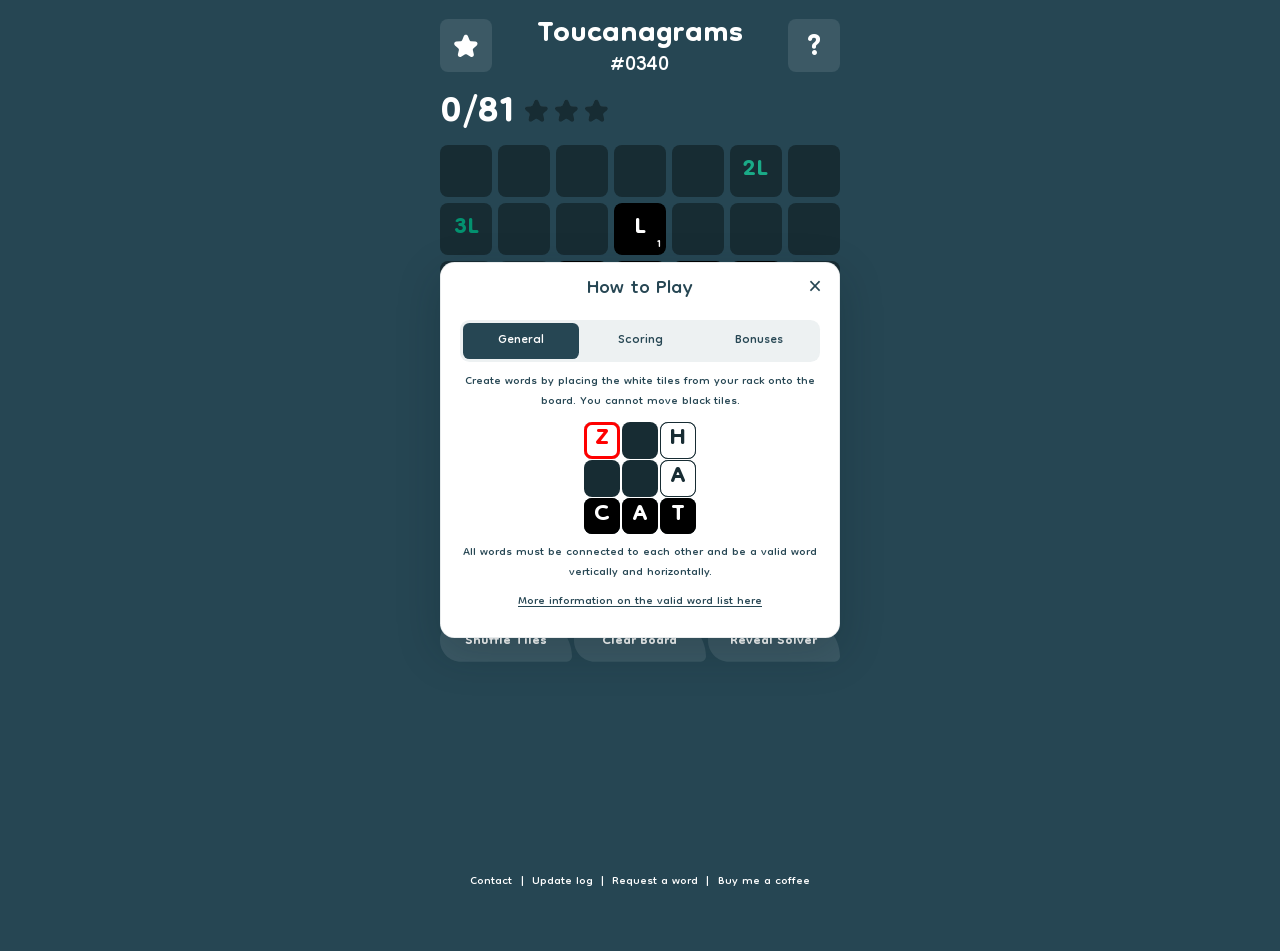
==== commit d061bae3: "Add Google Analytics 4 tracking" ====
--- a/index.html
+++ b/index.html
@@ -5,6 +5,15 @@
     <meta name="viewport" content="width=device-width, initial-scale=1.0">
 
     <title>Toucanagrams</title>
+
+    <!-- Google Analytics 4 -->
+    <script async src="https://www.googletagmanager.com/gtag/js?id=G-NNZHYWME8X"></script>
+    <script>
+        window.dataLayer = window.dataLayer || [];
+        function gtag(){dataLayer.push(arguments);}
+        gtag('js', new Date());
+        gtag('config', 'G-NNZHYWME8X');
+    </script>
     <link rel="icon" type="image/svg+xml" href="favicon.svg">
 
     <link rel="preconnect" href="https://fonts.googleapis.com">
@@ -117,13 +126,13 @@
         <button id="closeShareResultsButton" class="rules-close-button" type="button" aria-label="Close results">×</button>
         <h2 id="shareResultsTitle">Nice!</h2>
     </div>
-    <div class="share-results-achievements">
-        <p id="shareResultsSummary" class="share-results-score">0/—</p>
-        <p id="shareResultsStars" class="share-results-stars" aria-label="0 stars earned"></p>
-        <p id="shareResultsCrown" class="share-results-crown" hidden aria-label="Crown awarded"><img src="crown.svg" alt="" aria-hidden="true"></p>
-    </div>
     <div class="share-results-content">
         <p id="shareResultsSubtitle" class="share-results-subtitle">Sharing copy goes in this spots when I write it</p>
+        <div class="share-results-achievements">
+            <p id="shareResultsSummary" class="share-results-score">0/—</p>
+            <p id="shareResultsStars" class="share-results-stars" aria-label="0 stars earned"></p>
+            <p id="shareResultsCrown" class="share-results-crown" hidden aria-label="Crown awarded"><img src="crown.svg" alt="" aria-hidden="true"></p>
+        </div>
         <button id="copyShareResultsButton" class="copy-share-results-button" type="button">Share</button>
         <button id="continuePlayingButton" class="continue-playing-button" type="button">Continue Playing</button>
         <p id="shareResultsStatus" class="share-results-status" role="status" aria-live="polite"></p>
--- a/style.css
+++ b/style.css
@@ -1438,6 +1438,11 @@
         margin-top: 5px;
     }
 
+    /* When the solver is revealed, align the word pills with the normal button row. */
+    .rack-actions.solver-revealed .played-words-summary {
+        margin-top: 0;
+    }
+
     .rack-actions > button {
         min-height: 57px;
         padding: 11px 4px 7px;
@@ -1726,17 +1731,17 @@
     overflow-wrap: anywhere;
 }
 
-/* Keep the player's best result below the explanation when the solver is revealed. */
-.share-results-dialog.is-reveal-mode .share-results-content {
+/* Keep every Share popup in the same layout as the Solver Used popup. */
+.share-results-content {
     padding-top: 0;
 }
 
-.share-results-dialog.is-reveal-mode .share-results-subtitle {
+.share-results-subtitle {
     margin-top: 0;
     margin-bottom: 8px;
 }
 
-.share-results-dialog.is-reveal-mode .share-results-achievements {
+.share-results-achievements {
     margin: 0 0 6px;
 }
 
@@ -1963,4 +1968,19 @@
     .update-log-page {
         padding-top: 20px;
     }
-}+}
+
+/* Match an 80% browser-zoom appearance on desktop only. */
+@media (min-width: 601px) {
+    body {
+        zoom: 0.8;
+    }
+
+    /* Fixed overlays need to compensate for the scaled body dimensions. */
+    .game-loading-screen {
+        width: 125vw;
+        height: 125vh;
+        right: auto;
+        bottom: auto;
+    }
+}
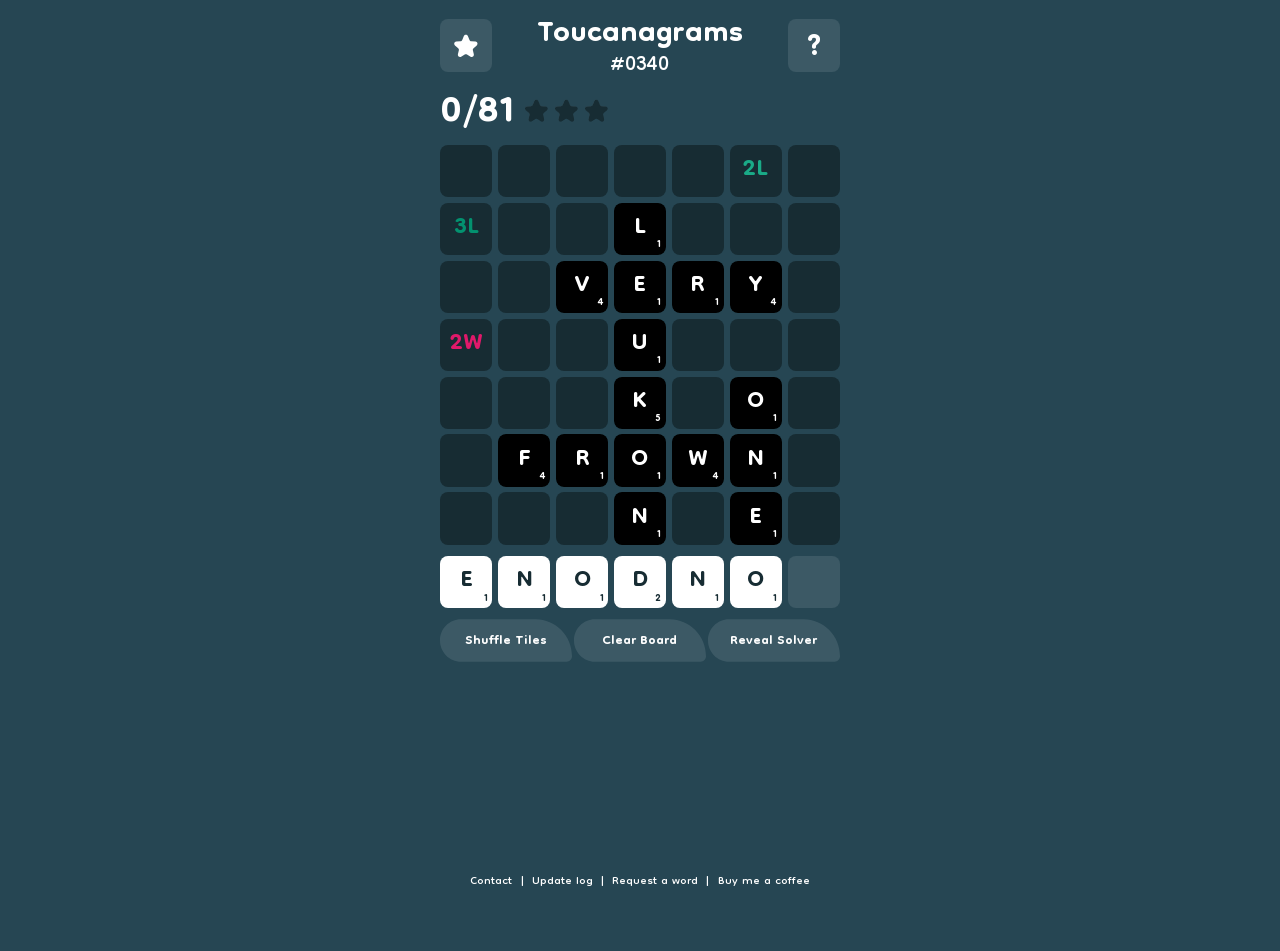
==== commit 81d054ff: "Add Flat Bonus to How to Play" ====
--- a/index.html
+++ b/index.html
@@ -92,11 +92,12 @@
         <section class="rules-tab-panel" id="rulesPanelBonuses" role="tabpanel" aria-labelledby="rulesTabBonuses" data-rules-panel="bonuses" hidden>
             <p class="how-to-play-bonuses-copy">Letters placed on bonus tiles increase the score of either the individual tile value (2L, 3L) or the whole word (2W, 3W).</p>
             <p class="how-to-play-bonuses-copy how-to-play-bonuses-after">A bonus tile can be used on multiple words.</p>
-            <div class="how-to-play-bonus-tiles" role="img" aria-label="Four bonus tiles: double letter, triple letter, double word and triple word.">
+            <div class="how-to-play-bonus-tiles" role="img" aria-label="Five bonus tiles: double letter, triple letter, double word, triple word and Flat Bonus.">
                 <div class="how-to-play-bonus-tile how-to-play-double-letter"><span class="tile-letter">2L</span></div>
                 <div class="how-to-play-bonus-tile how-to-play-triple-letter"><span class="tile-letter">3L</span></div>
                 <div class="how-to-play-bonus-tile how-to-play-double-word"><span class="tile-letter">2W</span></div>
                 <div class="how-to-play-bonus-tile how-to-play-triple-word"><span class="tile-letter">3W</span></div>
+                <div class="how-to-play-bonus-tile how-to-play-flat-bonus"><span class="tile-letter">+3</span></div>
             </div>
             <p class="how-to-play-bonuses-copy how-to-play-bonus-all-tiles-copy">Using all your tiles awards you +50.<br>Using all your tiles on a single word awards you +100.</p>
             <div class="how-to-play-bonus-pills" aria-label="Tile-use bonuses">
--- a/style.css
+++ b/style.css
@@ -339,6 +339,16 @@
 .cell.triple-word {
     background: var(--cell);
     color: #ff4085;
+}
+
+.cell.flat-bonus {
+    background: var(--cell);
+    color: #d24aff;
+}
+
+/* A player tile on Flat Bonus keeps the Flat Bonus text colour. */
+.board-tile.player-on-flat-bonus {
+    color: #d24aff;
 }
 
 .bonus-badge {
@@ -1119,6 +1129,8 @@
     display: flex;
     align-items: center;
     justify-content: center;
+    text-box-trim: trim-both;
+    text-box-edge: cap alphabetic;
     width: 73.33px;
     height: 73.33px;
     flex: 0 0 73.33px;
@@ -1135,6 +1147,7 @@
 .how-to-play-triple-letter { color: #03916f; }
 .how-to-play-double-word { color: #e0196a; }
 .how-to-play-triple-word { color: #ff4085; }
+.how-to-play-flat-bonus { color: #d24aff; }
 
 .how-to-play-score-example {
     display: flex;
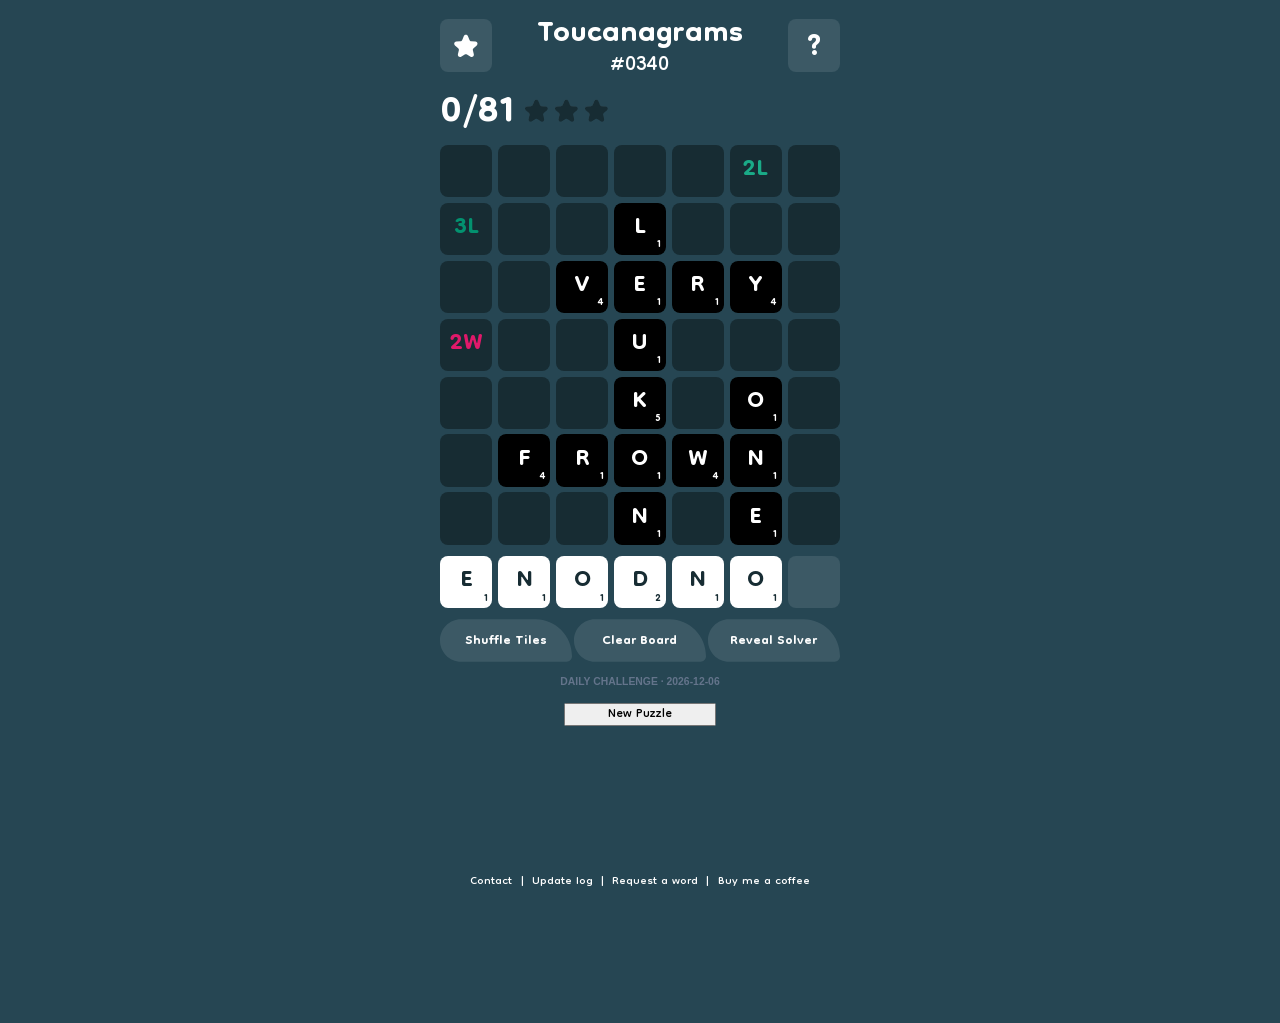
==== commit be18f7e7: "Move New Puzzle button below valid word pills" ====
--- a/index.html
+++ b/index.html
@@ -310,6 +310,7 @@
         <div id="playedWordsSummary" class="played-words-summary">
             <div id="wordList"></div>
             <span id="scoreBonus" class="score-bonus"></span>
+            <button id="generateButton" type="button">New Puzzle</button>
         </div>
     </div>
 
--- a/style.css
+++ b/style.css
@@ -460,6 +460,13 @@
 .board-tile.player-valid.player-valid-colour-4 { background: #fe7246; }
 .board-tile.player-valid.player-valid-colour-5 { background: #fe6549; }
 .board-tile.player-valid.player-valid-colour-6 { background: #ff594b; }
+
+/* Flat Bonus changes the text colour of the tile placed on it. */
+.board-tile.player-valid.player-on-flat-bonus,
+.board-tile.player-invalid.player-on-flat-bonus,
+.board-tile.player-isolated.player-on-flat-bonus {
+    color: #d24aff;
+}
 
 .board-tile.player-invalid,
 .cell.player-invalid .board-tile,
@@ -1280,6 +1287,17 @@
 }
 
 @media (max-width: 600px) {
+    /* Keep all five How to Play bonus examples on one row on small screens. */
+    .how-to-play-bonus-tiles {
+        gap: 6px;
+    }
+
+    .how-to-play-bonus-tile {
+        width: clamp(54px, 16vw, 73.33px);
+        height: clamp(54px, 16vw, 73.33px);
+        flex-basis: clamp(54px, 16vw, 73.33px);
+    }
+
     .share-results-score {
         font-size: clamp(42px, 10.8vw, 52.8px);
     }
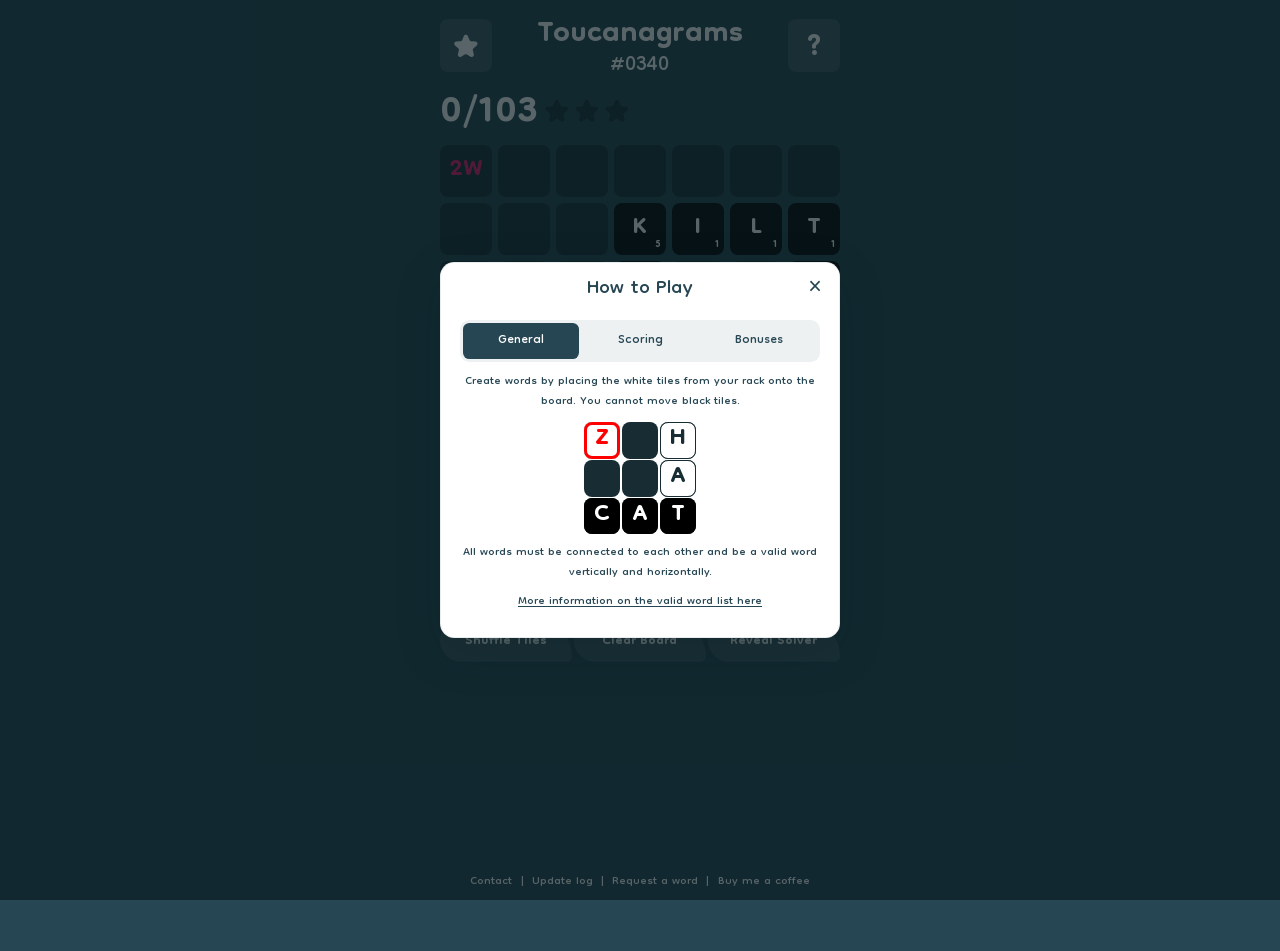
==== commit 63bc62e0: "Remove daily challenge heading and new puzzle button" ====
--- a/index.html
+++ b/index.html
@@ -310,7 +310,6 @@
         <div id="playedWordsSummary" class="played-words-summary">
             <div id="wordList"></div>
             <span id="scoreBonus" class="score-bonus"></span>
-            <button id="generateButton" type="button">New Puzzle</button>
         </div>
     </div>
 
--- a/style.css
+++ b/style.css
@@ -346,9 +346,9 @@
     color: #d24aff;
 }
 
-/* A player tile on Flat Bonus keeps the Flat Bonus text colour. */
-.board-tile.player-on-flat-bonus {
-    color: #d24aff;
+/* Nudge the Flat Bonus label 1px left within its square. */
+.cell.flat-bonus .bonus-badge {
+    left: calc(50% - 1px) !important;
 }
 
 .bonus-badge {
@@ -461,11 +461,20 @@
 .board-tile.player-valid.player-valid-colour-5 { background: #fe6549; }
 .board-tile.player-valid.player-valid-colour-6 { background: #ff594b; }
 
-/* Flat Bonus changes the text colour of the tile placed on it. */
+/* Flat Bonus squares give valid placed tiles the bonus colour. */
 .board-tile.player-valid.player-on-flat-bonus,
+.cell.player-valid .board-tile.player-on-flat-bonus {
+    background: #d24aff;
+    color: #172c33;
+}
+
+/* Invalid tiles on Flat Bonus keep the standard invalid styling. */
 .board-tile.player-invalid.player-on-flat-bonus,
-.board-tile.player-isolated.player-on-flat-bonus {
-    color: #d24aff;
+.board-tile.player-isolated.player-on-flat-bonus,
+.cell.player-invalid .board-tile.player-on-flat-bonus,
+.cell.player-isolated .board-tile.player-on-flat-bonus {
+    background: var(--white);
+    color: #ff0000;
 }
 
 .board-tile.player-invalid,
@@ -830,25 +839,31 @@
     text-box-edge: cap alphabetic;
 }
 
-#nextPuzzleButton {
-    grid-column: 1 / -1;
-    justify-self: center;
+#generateButton {
+    align-self: center;
     width: min(100%, 260px);
     min-height: 44px;
-    margin-top: 2px;
+    margin: 2px auto 0;
+    padding: 8px 16px;
     border: 0;
-    background: #264653;
-    color: #264653;
-}
-
-#nextPuzzleButton:hover:not(:disabled),
-#nextPuzzleButton:active:not(:disabled) {
-    background: #fbb03b;
-    color: var(--page);
-}
-
-#nextPuzzleButton:disabled {
-    display: none;
+    border-radius: 999px;
+    background: var(--rack-slot);
+    color: var(--white);
+    font-size: 23px;
+    font-weight: 700;
+    line-height: 1;
+    text-box-trim: trim-both;
+    text-box-edge: cap alphabetic;
+    text-align: center;
+    cursor: pointer;
+    -webkit-mask-image: url("/button-shape.svg");
+    -webkit-mask-repeat: no-repeat;
+    -webkit-mask-position: center;
+    -webkit-mask-size: 100% 100%;
+    mask-image: url("/button-shape.svg");
+    mask-repeat: no-repeat;
+    mask-position: center;
+    mask-size: 100% 100%;
 }
 
 /* Optional solver panel remains available with the same game behavior. */
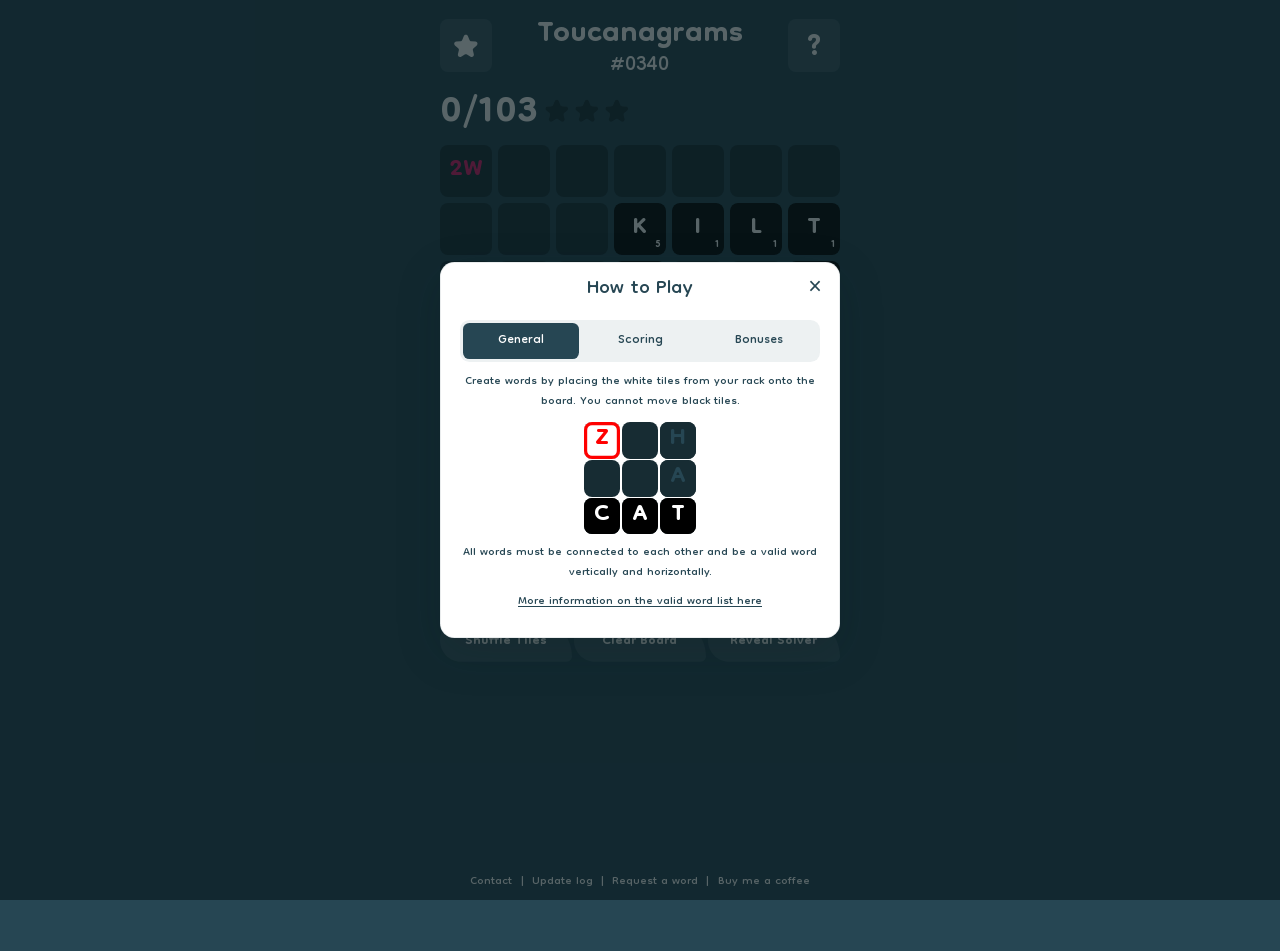
==== commit 0d2f6bde: "Use board-style tiles in How to Play example" ====
--- a/index.html
+++ b/index.html
@@ -53,12 +53,12 @@
                 </div>
                 <div class="how-to-play-example-cell"></div>
                 <div class="how-to-play-example-cell">
-                    <div class="rack-tile how-to-play-example-white-tile"><span class="tile-letter">H</span><span class="tile-value">4</span></div>
+                    <div class="board-tile how-to-play-example-white-tile"><span class="tile-letter">H</span><span class="tile-value">4</span></div>
                 </div>
                 <div class="how-to-play-example-cell"></div>
                 <div class="how-to-play-example-cell"></div>
                 <div class="how-to-play-example-cell">
-                    <div class="rack-tile how-to-play-example-white-tile"><span class="tile-letter">A</span><span class="tile-value">1</span></div>
+                    <div class="board-tile how-to-play-example-white-tile"><span class="tile-letter">A</span><span class="tile-value">1</span></div>
                 </div>
                 <div class="how-to-play-example-cell">
                     <div class="board-tile original-tile"><span class="tile-letter">C</span><span class="tile-value">3</span></div>
--- a/style.css
+++ b/style.css
@@ -31,7 +31,7 @@
     background: var(--page);
     color: var(--white);
     font-family: var(--font);
-    font-size: 24px;
+    font-size: 20px;
     line-height: 1;
 }
 
@@ -490,8 +490,9 @@
 .board-tile.player-isolated,
 .cell.player-invalid .board-tile,
 .cell.player-isolated .board-tile {
-    outline: 4px solid #ff0000 !important;
-    outline-offset: -4px;
+    outline: 0 !important;
+    outline-offset: 0;
+    box-shadow: inset 0 0 0 4px #ff0000 !important;
 }
 
 .cell.player-valid,
@@ -583,87 +584,37 @@
     font-weight: 700;
 }
 
+/* Rack: the same 7-column cell grid as the board, but one row. */
 #tileRack {
     order: 5;
     display: grid;
     grid-template-columns: repeat(7, minmax(0, 1fr));
-    align-items: stretch;
+    grid-template-rows: minmax(0, 1fr);
     gap: var(--gap);
     width: 100%;
+    height: calc((min(var(--board-size), calc(100vw - 32px)) - (6 * var(--gap))) / 7);
     margin: 14px auto 0;
 }
 
 .rack-slot {
-    position: relative;
-    display: flex;
-    align-items: stretch;
-    justify-content: stretch;
-    min-width: 0;
-    aspect-ratio: 1 / 1;
-    overflow: visible;
-    border: 0 !important;
-    border-radius: var(--round);
     background: var(--rack-slot);
-    box-shadow: none !important;
-}
-
-.rack-slot::before,
-.rack-slot::after {
-    content: none !important;
-    display: none !important;
 }
 
 .rack-tile {
-    position: relative;
-    display: flex;
-    align-items: center;
-    justify-content: center;
-    width: 100%;
-    height: 100%;
-    min-width: 0;
-    padding: 0;
-    border: 0 !important;
-    border-radius: var(--round);
-    outline: 0 !important;
     background: var(--white);
     color: #172c33;
-    box-shadow: none !important;
-    filter: none !important;
     cursor: grab;
     touch-action: none;
     user-select: none;
     -webkit-user-select: none;
 }
 
-.rack-tile::before,
-.rack-tile::after {
-    content: none !important;
-    display: none !important;
-}
-
-.rack-tile .tile-value {
-    position: absolute;
-    right: 9%;
-    bottom: 6%;
-    color: #172c33;
-    font-size: clamp(18.75px, 3.5625vw, 26.25px);
-    font-weight: 700;
-    line-height: .8;
-}
-
-.rack-tile .tile-letter {
-    color: #172c33;
-    font-size: clamp(31px, 6.6vw, 47px);
-    font-weight: 700;
-}
-
-
-/* Selected rack tiles lift slightly instead of showing a green outline. */
+/* Selected rack tiles use the same green selection treatment as board targets. */
 .rack-tile.selected {
     outline: 0 !important;
     border: 0 !important;
-    transform: translateY(-5px);
-    box-shadow: none !important;
+    transform: none;
+    box-shadow: inset 0 0 0 4px #1aaa87 !important;
 }
 
 .rack-tile.rack-tile-drag-visual {
@@ -674,7 +625,7 @@
     pointer-events: none;
     margin: 0;
     transform: rotate(-4deg) scale(1.05);
-    transition: left 65ms ease-out, top 65ms ease-out;
+    transition: none;
     will-change: left, top;
     opacity: .98;
     cursor: grabbing;
@@ -990,6 +941,8 @@
 
 .rules-content,
 .share-results-content {
+    width: 100%;
+    margin: 0 auto;
     padding: 8px 24px 18px;
     text-align: center;
 }
@@ -1140,14 +1093,14 @@
     font-size: .88em;
 }
 
-.how-to-play-bonus-tiles {
+ .how-to-play-bonus-tiles {
     display: flex;
     justify-content: center;
     gap: 8px;
     margin: 12px auto;
 }
 
-.how-to-play-bonus-tile {
+ .how-to-play-bonus-tile {
     display: flex;
     align-items: center;
     justify-content: center;
@@ -1184,7 +1137,7 @@
     transform-origin: center;
 }
 
-.how-to-play-score-number {
+ .how-to-play-score-number {
     color: #264653;
     font-size: clamp(46.8px, 9.6vw, 62.4px);
     font-weight: 700;
@@ -1193,7 +1146,7 @@
     transform: translateY(2px);
 }
 
-.how-to-play-score-example .achievement-stars {
+ .how-to-play-score-example .achievement-stars {
     justify-content: center;
     align-items: baseline;
     gap: 3px;
@@ -1244,7 +1197,7 @@
     text-align: center;
 }
 
-.share-results-score {
+ .share-results-score {
     margin: 0;
     font-size: clamp(46.8px, 9.6vw, 62.4px);
     font-weight: 700;
@@ -1252,7 +1205,7 @@
     white-space: nowrap;
 }
 
-.share-results-stars {
+ .share-results-stars {
     display: inline-flex;
     align-items: baseline;
     justify-content: center;
@@ -1283,7 +1236,7 @@
     overflow: visible;
 }
 
-.share-results-crown {
+ .share-results-crown {
     display: inline-flex;
     font-size: 33.048px;
     align-items: center;
@@ -1340,7 +1293,9 @@
 
 .copy-share-results-button,
 .continue-playing-button {
-    display: block;
+    display: flex;
+    align-items: center;
+    justify-content: center;
     width: 100%;
     margin: 8px 0 0;
     padding: 6px 16px 7px;
@@ -1349,7 +1304,10 @@
     background: #264653;
     color: #ffffff;
     font-size: 23px;
-    line-height: .9;
+    line-height: 1;
+    text-box-trim: trim-both;
+    text-box-edge: cap alphabetic;
+    text-align: center;
     cursor: pointer;
 }
 
@@ -1682,19 +1640,19 @@
     }
 }
 
-.rules-dialog-header,
+ .rules-dialog-header,
 .share-results-header {
     min-height: 64px;
     padding: 14px 54px 9px;
 }
 
-.rules-dialog-header h2,
+ .rules-dialog-header h2,
 .share-results-header h2 {
     line-height: .98;
     text-wrap: balance;
 }
 
-.rules-close-button {
+ .rules-close-button {
     top: 10px;
     right: 10px;
     width: 40px;
@@ -1712,12 +1670,12 @@
     transform: scale(.94);
 }
 
-.rules-content,
+ .rules-content,
 .share-results-content {
     padding: 8px 24px 20px;
 }
 
-.rules-tabs {
+ .rules-tabs {
     gap: 4px;
     padding: 4px;
     margin-bottom: 14px;
@@ -1726,7 +1684,7 @@
     background: #edf1f2;
 }
 
-.rules-tab {
+ .rules-tab {
     min-height: 44px;
     padding: 8px 10px;
     border: 0;
@@ -1746,16 +1704,16 @@
     outline-offset: 2px;
 }
 
-.rules-tab-panel p,
+ .rules-tab-panel p,
 .word-list-content p {
     overflow-wrap: anywhere;
     line-height: 1.12;
 }
 
-.copy-share-results-button,
+ .copy-share-results-button,
 .continue-playing-button {
     min-height: 46px;
-    padding: 8px 16px;
+    padding: 10px 16px 6px;
     transition: background-color 120ms ease, color 120ms ease, transform 120ms ease;
 }
 
@@ -1906,12 +1864,14 @@
 }
 
 /* Hide the scrollbar in How to Play tabs while preserving touch and wheel scrolling. */
-.rules-dialog {
+.rules-dialog,
+.share-results-dialog {
     scrollbar-width: none;
     -ms-overflow-style: none;
     scrollbar-gutter: auto;
 }
-.rules-dialog::-webkit-scrollbar {
+.rules-dialog::-webkit-scrollbar,
+.share-results-dialog::-webkit-scrollbar {
     display: none;
 }
 
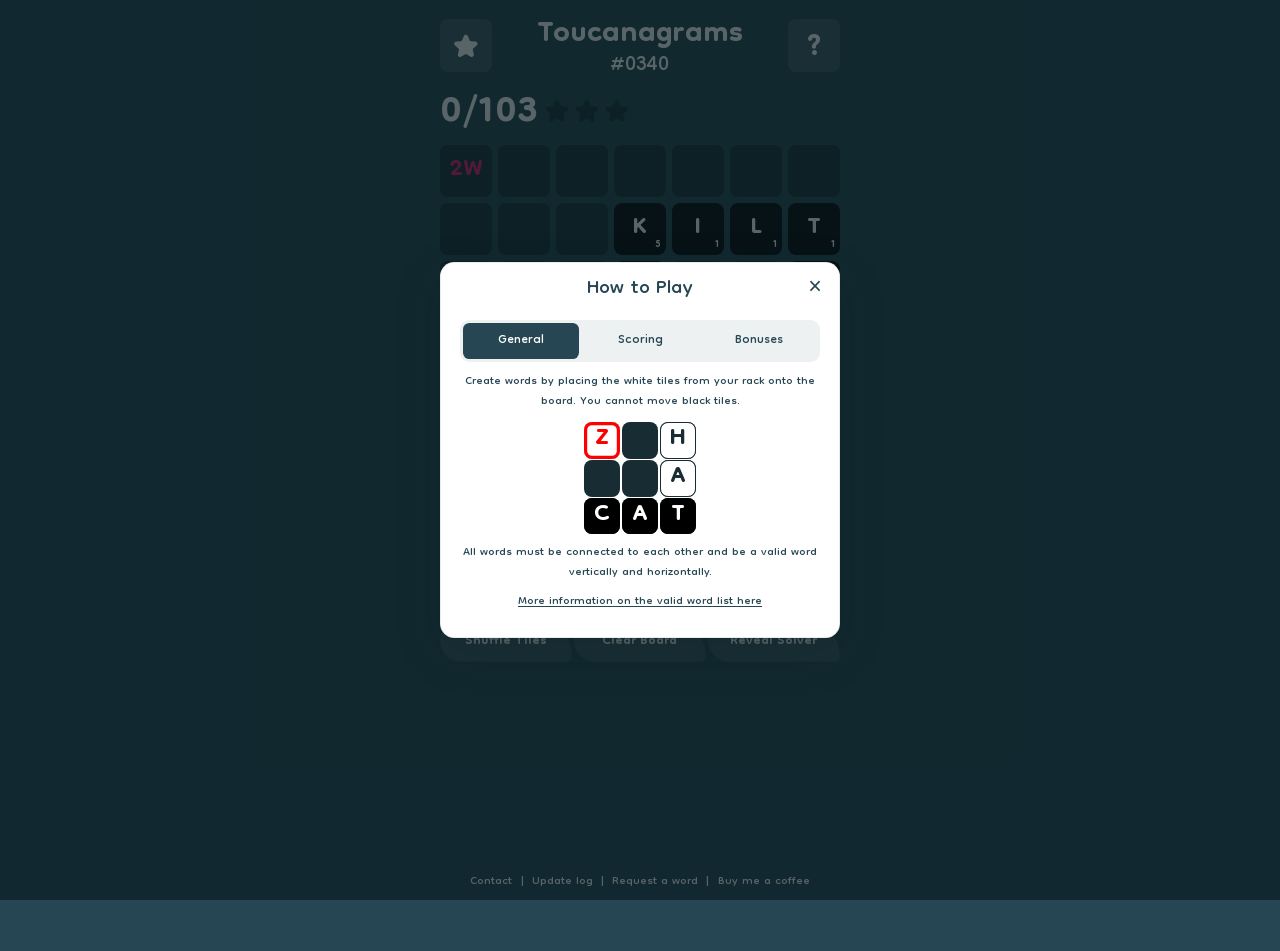
==== commit 580e75bb: "Use board-style Q tile in Scoring example" ====
--- a/index.html
+++ b/index.html
@@ -76,7 +76,7 @@
 
         <section class="rules-tab-panel" id="rulesPanelScoring" role="tabpanel" aria-labelledby="rulesTabScoring" data-rules-panel="scoring" hidden>
             <p class="how-to-play-word-rules">Words are scored using the tile value in the bottom right corner of each tile.</p>
-            <div class="rack-tile how-to-play-scoring-tile" role="img" aria-label="Q tile worth 10 points"><span class="tile-letter">Q</span><span class="tile-value">10</span></div>
+            <div class="board-tile how-to-play-scoring-tile" role="img" aria-label="Q tile worth 10 points"><span class="tile-letter">Q</span><span class="tile-value">10</span></div>
             <p class="how-to-play-word-rules">Every day the word-brained solver bot will complete the puzzle to give you a target score.</p>
             <div class="how-to-play-score-example" role="img" aria-label="Example score showing 98 out of 105 points and three stars, with two stars earned and one unearned.">
                 <span class="how-to-play-score-number">98/105</span>
--- a/style.css
+++ b/style.css
@@ -1042,13 +1042,12 @@
 }
 
 /* The rack tiles in the example are for display, not dragging. */
-.how-to-play-example .rack-tile {
+.how-to-play-example .how-to-play-example-white-tile {
+    background: var(--white);
+    color: #172c33;
+    border: 1px solid #172c33 !important;
     cursor: default;
     touch-action: auto;
-}
-
-.how-to-play-example .how-to-play-example-white-tile {
-    border: 2px solid #172c33 !important;
 }
 
 
